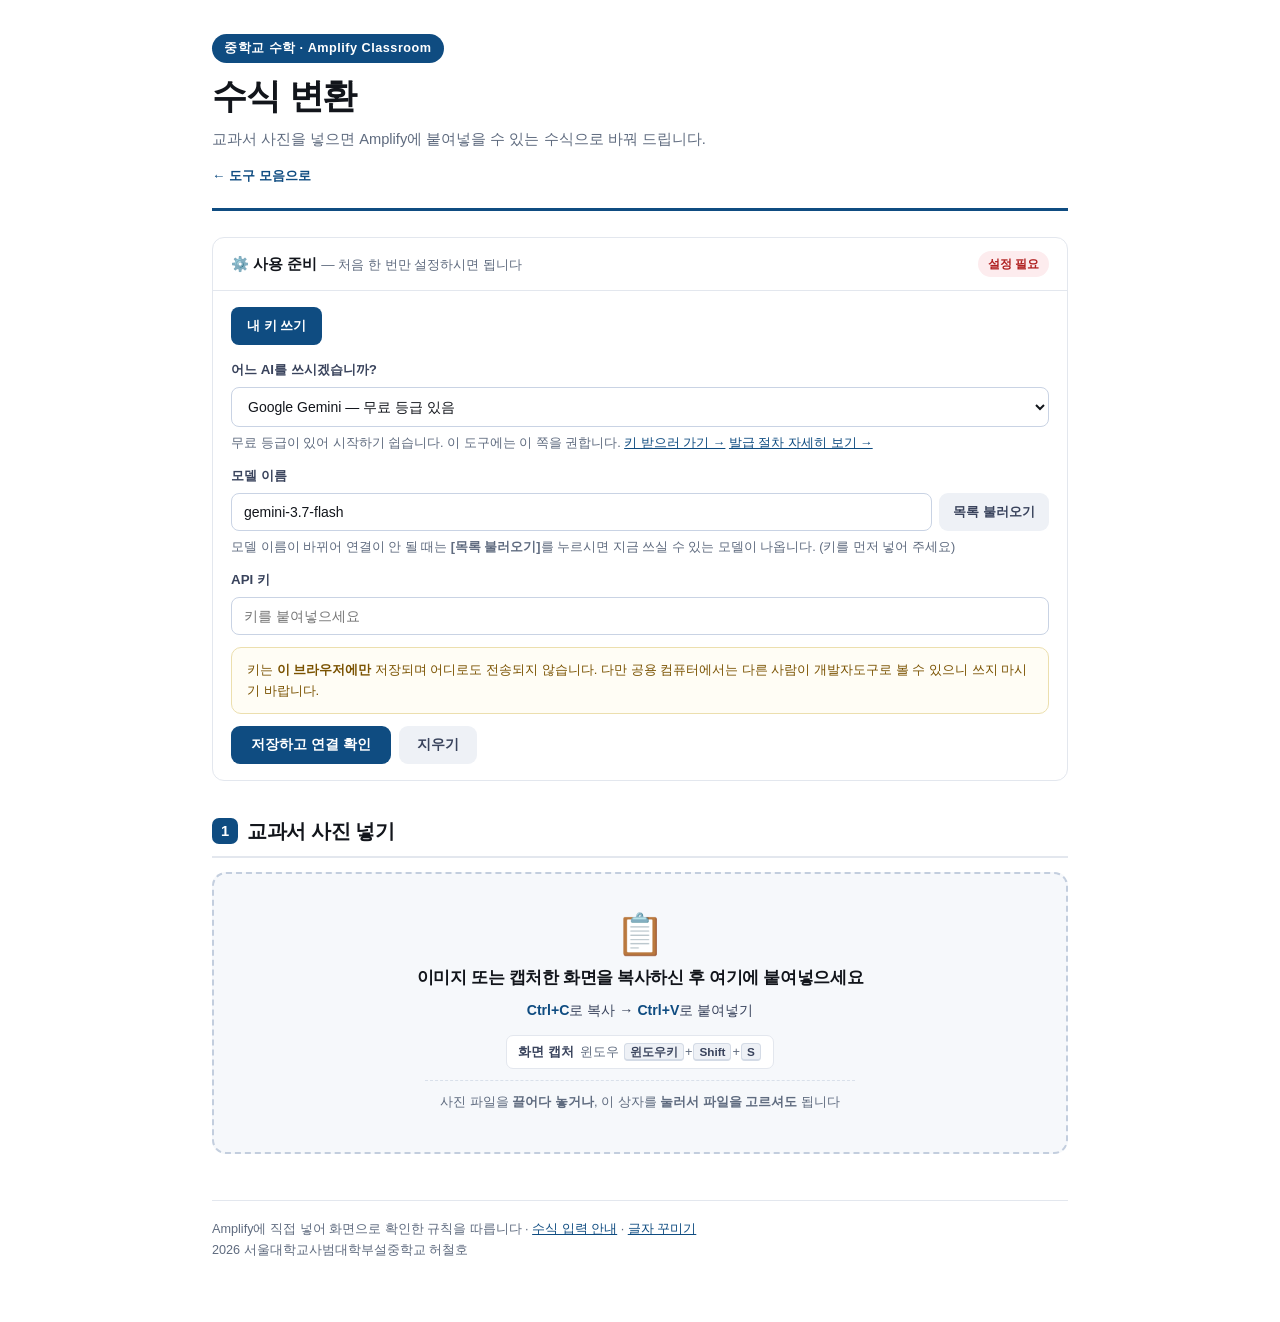
==== convert.html @ 20e7c57e "모델 이름 문제 해결 — 목록 불러오기 + Base URL 지원 기본 모델값이 낡아 연결이 실패했다. gemini-2.5-flash 는 신규 사용자에게 더 이상 제공되지 않고, u" ====
<!doctype html><html lang="ko"><head><meta charset="utf-8">
<meta name="viewport" content="width=device-width,initial-scale=1">
<meta name="description" content="교과서 사진을 Amplify Classroom 수식으로 바꿔 줍니다. 서울대학교사범대학부설중학교 허철호.">
<title>수식 변환 — 교과서 사진을 Amplify 수식으로</title>
<link rel="stylesheet" href="lib/mathquill.css">
<style>
*{box-sizing:border-box}
:root{--ink:#12151b;--muted:#5f6b7f;--line:#e3e7ee;--soft:#f6f8fb;
  --brand:#0f4c81;--accent:#b3005e;--ok:#0a7d54;--warn:#b8860b}
html{-webkit-text-size-adjust:100%}
body{font-family:"Pretendard","Malgun Gothic","맑은 고딕",-apple-system,BlinkMacSystemFont,"Apple SD Gothic Neo",sans-serif;
  max-width:900px;margin:0 auto;padding:0 22px 60px;color:var(--ink);line-height:1.68;font-size:11pt;
  background:#fff;-webkit-font-smoothing:antialiased}
.hero{border-bottom:3px solid var(--brand);padding:34px 0 20px;margin-bottom:26px}
.eyebrow{display:inline-block;background:var(--brand);color:#fff;font-size:9.5pt;font-weight:700;
  letter-spacing:.04em;padding:4px 12px;border-radius:20px;margin-bottom:12px}
h1{font-size:26pt;margin:0 0 8px;letter-spacing:-.03em;font-weight:800;line-height:1.25}
.sub{color:var(--muted);font-size:11pt;margin:0}
.home{display:inline-block;margin-top:14px;font-size:10pt;color:var(--brand);text-decoration:none;font-weight:600}
.home:hover{text-decoration:underline}
h2{font-size:15pt;font-weight:800;letter-spacing:-.02em;margin:34px 0 12px;
  padding-bottom:8px;border-bottom:2px solid var(--line)}
h2 .n{display:inline-block;width:26px;height:26px;border-radius:7px;color:#fff;background:var(--brand);
  font-size:11pt;text-align:center;line-height:26px;margin-right:9px;vertical-align:2px}

/* 이미지 놓는 자리 */
#drop{border:2.5px dashed #c3cede;border-radius:14px;background:var(--soft);padding:40px 24px;
  text-align:center;cursor:pointer;transition:.15s;margin:14px 0}
#drop:hover,#drop.over{border-color:var(--brand);background:#eef4fb}
#drop .big{font-size:30pt;line-height:1;margin-bottom:10px}
#drop .t1{font-size:12.5pt;font-weight:700;margin-bottom:7px;letter-spacing:-.02em}
#drop .t2{font-size:10.6pt;color:#39435c;margin-bottom:12px}
#drop .t2 b{color:var(--brand)}
#drop .t3{font-size:9.6pt;color:var(--muted);margin-bottom:11px;
  display:flex;gap:9px;justify-content:center;flex-wrap:wrap}
#drop .t3 span{background:#fff;border:1px solid var(--line);border-radius:7px;padding:5px 11px}
#drop .t3 b{color:#39435c;margin-right:3px}
#drop kbd{font-family:inherit;font-size:8.8pt;background:#eef1f6;border:1px solid #d4dbe6;
  border-bottom-width:2px;border-radius:4px;padding:1px 5px;margin:0 1px;color:#39435c;font-weight:700}
#drop .t4{font-size:9.6pt;color:var(--muted);padding-top:10px;border-top:1px dashed #d9e0ea;
  max-width:430px;margin:0 auto}
/* 쓰시는 컴퓨터에 맞는 안내만 보여 준다 */
body.is-mac #drop .w, body:not(.is-mac) #drop .m{display:none}
body:not(.is-mac) #drop .mac{display:none}
#preview{display:none;margin:14px 0}
#preview img{max-width:100%;border:1px solid var(--line);border-radius:10px;display:block}
.pbar{display:flex;gap:8px;align-items:center;margin-top:10px;flex-wrap:wrap}

button{font-family:inherit;font-size:10.5pt;font-weight:700;border:0;border-radius:9px;
  padding:10px 18px;cursor:pointer;transition:.12s}
button:active:not(:disabled){transform:translateY(1px)}
button:disabled{opacity:.5;cursor:progress}
.b-go{background:var(--brand);color:#fff;font-size:12pt;padding:13px 30px}
.b-go:hover:not(:disabled){background:#0c3e६a;filter:brightness(1.12)}
.b-sub{background:#eef1f6;color:#39435c}
.b-sub:hover:not(:disabled){background:#e2e7ef}
.b-copy{background:var(--ok);color:#fff}
.b-copy:hover:not(:disabled){filter:brightness(1.12)}

/* 결과 */
#result{display:none;margin-top:8px}
.rgrid{display:grid;grid-template-columns:1fr 1fr;gap:16px;margin-top:12px}
@media(max-width:760px){.rgrid{grid-template-columns:1fr}}
.pane{border:1px solid var(--line);border-radius:12px;overflow:hidden;background:#fff}
.pane>.ph{background:var(--soft);padding:9px 14px;font-size:10pt;font-weight:700;color:var(--muted);
  border-bottom:1px solid var(--line);display:flex;justify-content:space-between;align-items:center;gap:8px}
#code{width:100%;min-height:300px;border:0;padding:14px;font-family:"D2Coding","SF Mono",ui-monospace,Consolas,monospace;
  font-size:10pt;line-height:1.95;resize:vertical;outline:none;color:var(--ink);background:#fff}
#render{padding:16px;min-height:300px;font-size:12pt;line-height:2.45;overflow-x:auto}
#render .mq{font-size:16pt}
.hintbar{font-size:9.5pt;color:var(--muted);margin-top:8px;line-height:1.6}

/* 상태 */
#status{margin:14px 0;padding:12px 16px;border-radius:10px;font-size:10.5pt;display:none}
#status.go{display:block;background:#eef4fb;border:1px solid #c3d9f0;color:var(--brand)}
#status.err{display:block;background:#fdecee;border:1px solid #f3c3c8;color:#b02020}
#status.ok{display:block;background:#e8f6f0;border:1px solid #b6e3ce;color:var(--ok)}

/* 설정 */
details.setup{border:1px solid var(--line);border-radius:12px;margin:18px 0;background:#fff}
details.setup>summary{padding:13px 18px;cursor:pointer;font-weight:700;font-size:11pt;list-style:none;
  display:flex;justify-content:space-between;align-items:center;gap:10px}
details.setup>summary::-webkit-details-marker{display:none}
details.setup>summary:hover{background:var(--soft)}
details.setup[open]>summary{border-bottom:1px solid var(--line)}
.sbody{padding:16px 18px}
.badge{font-size:9pt;font-weight:700;padding:3px 10px;border-radius:20px;white-space:nowrap}
.badge.none{background:#fdecee;color:#b02020}
.badge.mine{background:#e8f6f0;color:var(--ok)}
.badge.share{background:#f3ecff;color:#6b3fd4}
.tabs{display:flex;gap:6px;margin-bottom:14px;flex-wrap:wrap}
.tab{padding:8px 16px;border-radius:8px;background:#eef1f6;color:#39435c;font-size:10pt;font-weight:700;cursor:pointer}
.tab.on{background:var(--brand);color:#fff}
.pane2{display:none}.pane2.on{display:block}
label.f{display:block;font-size:10pt;font-weight:700;margin:12px 0 5px;color:#39435c}
input[type=text],input[type=password],select{width:100%;font-family:inherit;font-size:10.5pt;padding:10px 12px;
  border:1px solid #c9d3e4;border-radius:8px;outline:none;background:#fff;color:var(--ink)}
input:focus,select:focus{border-color:var(--brand)}
.note{font-size:9.5pt;color:var(--muted);margin-top:6px;line-height:1.62}
.note a{color:var(--brand)}
.smsg{display:none;margin-top:12px;padding:11px 15px;border-radius:9px;font-size:10.2pt;line-height:1.6}
.smsg.ok{display:block;background:#e8f6f0;border:1px solid #b6e3ce;color:var(--ok)}
.smsg.err{display:block;background:#fdecee;border:1px solid #f3c3c8;color:#b02020}
.smsg.go{display:block;background:#eef4fb;border:1px solid #c3d9f0;color:var(--brand)}
.warn{background:#fffdf5;border:1px solid #ecdfae;border-radius:10px;padding:11px 15px;margin:12px 0;
  font-size:9.8pt;color:#7a5200;line-height:1.65}
footer{margin-top:46px;padding-top:18px;border-top:1px solid var(--line);font-size:9.5pt;color:var(--muted)}
</style></head><body>

<div class="hero">
  <span class="eyebrow">중학교 수학 · Amplify Classroom</span>
  <h1>수식 변환</h1>
  <p class="sub">교과서 사진을 넣으면 Amplify에 붙여넣을 수 있는 수식으로 바꿔 드립니다.</p>
  <a class="home" href="./">← 도구 모음으로</a>
</div>

<details class="setup" id="setup">
  <summary><span>⚙️ 사용 준비 <span style="font-weight:400;color:var(--muted);font-size:10pt">— 처음 한 번만 설정하시면 됩니다</span></span>
    <span class="badge none" id="badge">설정 필요</span></summary>
  <div class="sbody">
    <div class="tabs">
      <div class="tab on" data-t="mine">내 키 쓰기</div>
      <div class="tab" data-t="share">공유 암호 쓰기</div>
    </div>

    <div class="pane2 on" id="p-mine">
      <label class="f">어느 AI를 쓰시겠습니까?</label>
      <select id="prov"></select>
      <div class="note" id="provnote"></div>
      <div id="modelrow" style="display:none">
        <label class="f">모델 이름</label>
        <div style="display:flex;gap:7px;align-items:stretch">
          <input type="text" id="model" placeholder="모델 이름" autocomplete="off" spellcheck="false" list="modellist" style="flex:1">
          <button class="b-sub" id="fetchmodels" type="button" style="white-space:nowrap;font-size:9.8pt;padding:0 14px">목록 불러오기</button>
        </div>
        <datalist id="modellist"></datalist>
        <div class="note" id="modelnote">모델 이름이 바뀌어 연결이 안 될 때는 <b>[목록 불러오기]</b>를 누르시면 지금 쓰실 수 있는 모델이 나옵니다. <span class="muted2">(키를 먼저 넣어 주세요)</span></div>
      </div>
      <div id="customrow" style="display:none">
        <label class="f">Base URL</label>
        <input type="text" id="endpoint" placeholder="https://api.example.com/v1" autocomplete="off" spellcheck="false">
        <div class="note">받으신 주소를 그대로 넣으세요. <b>/v1</b> 까지만 적으셔도 되고,
          <b>/v1/chat/completions</b> 전체를 적으셔도 됩니다. 뒷부분은 알아서 붙입니다.</div>
      </div>
      <label class="f">API 키</label>
      <input type="password" id="key" placeholder="키를 붙여넣으세요" autocomplete="off" spellcheck="false">
      <div class="warn">키는 <b>이 브라우저에만</b> 저장되며 어디로도 전송되지 않습니다.
        다만 공용 컴퓨터에서는 다른 사람이 개발자도구로 볼 수 있으니 쓰지 마시기 바랍니다.</div>
      <div style="display:flex;gap:8px;flex-wrap:wrap;margin-top:12px">
        <button class="b-go" id="save" style="font-size:10.5pt;padding:10px 20px">저장하고 연결 확인</button>
        <button class="b-sub" id="clear">지우기</button>
      </div>
      <div class="smsg" id="smsg"></div>
    </div>

    <div class="pane2" id="p-share">
      <label class="f">공유 암호</label>
      <input type="password" id="pass" placeholder="전달받은 암호를 입력하세요" autocomplete="off" spellcheck="false">
      <div class="note">암호를 받으셨다면 따로 키를 만들지 않으셔도 됩니다. 키는 서버에만 있어 화면에 드러나지 않습니다.</div>
      <div style="display:flex;gap:8px;flex-wrap:wrap;margin-top:12px">
        <button class="b-go" id="savep" style="font-size:10.5pt;padding:10px 20px">저장</button>
        <button class="b-sub" id="clearp">지우기</button>
      </div>
      <div class="smsg" id="smsgp"></div>
    </div>
  </div>
</details>

<h2><span class="n">1</span>교과서 사진 넣기</h2>
<div id="drop">
  <div class="big">📋</div>
  <div class="t1">이미지 또는 캡처한 화면을 복사하신 후 여기에 붙여넣으세요</div>
  <div class="t2"><b>Ctrl+C</b>로 복사 → <b>Ctrl+V</b>로 붙여넣기 <span class="mac">(맥은 ⌘C → ⌘V)</span></div>
  <div class="t3">
    <span class="w"><b>화면 캡처</b> 윈도우 <kbd>윈도우키</kbd>+<kbd>Shift</kbd>+<kbd>S</kbd></span>
    <span class="m"><b>화면 캡처</b> 맥 <kbd>⌘</kbd>+<kbd>Ctrl</kbd>+<kbd>Shift</kbd>+<kbd>4</kbd></span>
  </div>
  <div class="t4">사진 파일을 <b>끌어다 놓거나</b>, 이 상자를 <b>눌러서 파일을 고르셔도</b> 됩니다</div>
</div>
<input type="file" id="file" accept="image/*" hidden>
<div id="preview">
  <img id="pimg" alt="넣으신 사진">
  <div class="pbar">
    <button class="b-go" id="go">수식으로 바꾸기</button>
    <button class="b-sub" id="del">다른 사진 넣기</button>
  </div>
</div>
<div id="status"></div>

<h2 id="rh" style="display:none"><span class="n">2</span>결과 확인하고 복사하기</h2>
<div id="result">
  <div class="rgrid">
    <div class="pane">
      <div class="ph"><span>복사할 내용</span><button class="b-copy" id="copy" style="font-size:9.5pt;padding:6px 14px">복사</button></div>
      <textarea id="code" spellcheck="false"></textarea>
    </div>
    <div class="pane">
      <div class="ph"><span>Amplify에서 보일 모습</span><span style="font-weight:400;font-size:9pt">실제와 같은 엔진</span></div>
      <div id="render"></div>
    </div>
  </div>
  <div class="hintbar">왼쪽 글을 고치시면 오른쪽이 바로 따라 바뀝니다. 원하는 모양이 되면 <b>복사</b>를 눌러 Amplify에 붙여넣으세요.</div>
</div>

<footer>
  Amplify에 직접 넣어 화면으로 확인한 규칙을 따릅니다 ·
  <a href="math.html" style="color:var(--brand)">수식 입력 안내</a> ·
  <a href="text.html" style="color:var(--brand)">글자 꾸미기</a><br>
  2026 서울대학교사범대학부설중학교 허철호
</footer>

<script src="lib/jquery.min.js"></script>
<script src="lib/mathquill.js"></script>
<script src="shared-config.js" onerror="window.__noShare=1"></script>
<script>
(function(){
'use strict';
var PROMPT = "당신은 중학교 수학 교과서 지면을 Amplify Classroom(Desmos)에 넣을 수 있는 형태로 옮기는 일을 합니다.\n이미지에 보이는 수학 내용을 아래 규칙에 따라 그대로 옮겨 주세요.\n\n[가장 중요한 원칙]\n1. 수식은 앞뒤를 백틱(`)으로 감쌉니다.\n2. 기본은 LaTeX 문법입니다. 다만 교과서와 모양이 다른 기호는 명령어 대신 특수문자를 수식 안에 직접 넣습니다.\n3. 이미지에 있는 내용만 옮깁니다. 없는 것을 지어내지 않고, 있는 것을 빠뜨리지 않습니다.\n4. 한글 설명은 백틱 밖에 그대로 둡니다. 수식만 백틱으로 감쌉니다.\n\n[명령어로 쓰는 것]\n선분 \\overline{\\mathrm{AB}} · 아랫줄 \\underline{} · 직선 \\overleftrightarrow{\\mathrm{PQ}} · 호 \\overarc{\\mathrm{AB}}\n삼각형 \\triangle · 각 \\angle · 도 \\degree · 수직 \\perp · 평행사변형 \\parallelogram · 원 \\bigcirc\n분수 \\frac{}{} · 제곱근 \\sqrt{} · 세제곱근 \\sqrt[3]{} · 지수 ^2 ^{10} · 아래첨자 _1 _{12}\n\\neq \\leq \\geq · \\pm \\mp · \\times \\div \\cdot · \\infty · \\to\n굵게 \\mathbf{} · 색 \\textcolor{red}{} 또는 \\textcolor{#2f6bd8}{}\n비례식은 콜론을 그대로 씁니다: `2:3` 또는 `c\\ :\\ a\\ =\\ a\\ :\\ b`\n\n[반드시 특수문자를 직접 넣는 것 — 명령어를 쓰면 안 됩니다]\n닮음 ∽   (\\sim, \\backsim 금지 — 물결표라 교과서와 다릅니다)\n합동 ≡   (\\equiv 금지 — 렌더되지 않습니다)\n평행 ⫽   (\\parallel 금지 — 곧은 두 줄이라 교과서와 다릅니다)\n따라서 ∴  왜냐하면 ∵  함의 ⇒  동치 ⇔  근삿값 ≒  비례 ∝\n\n[렌더되지 않으므로 쓰지 말 것]\n\\therefore \\because \\Rightarrow \\Leftrightarrow \\equiv \\ldots \\cdots \\propto \\bot \\backsim \\text{} \\underbrace{} \\quad \\lim \\cbrt\n\\dfrac \\cfrac 는 \\frac 과 크기가 같으므로 \\frac 만 씁니다.\n\n[꼭짓점 글자]\nA, B, C 같은 점 이름은 반드시 \\mathrm{} 으로 감쌉니다. 쓰지 않으면 이탤릭이라 교과서 표기와 다릅니다.\n예: \\triangle\\mathrm{ABC}, \\angle\\mathrm{ACB}, \\overline{\\mathrm{BD}}\n단, a b c x y 같은 변·변수 문자는 \\mathrm 을 쓰지 않습니다(교과서도 이탤릭입니다).\n\n[공백 \\ (백슬래시+공백)]\n특수문자(∽ ≡ ⫽ ∴ ∵ ⇒) 앞뒤 → 반드시 넣습니다. 없으면 글자가 달라붙습니다.\n등호 = 와 비례식 콜론 : 앞뒤 → 넣습니다.\n+ − × ÷ → 넣지 않습니다. 자동으로 벌어집니다.\n\n[백틱 밖에 두는 것]\n말줄임표(…… ①), (AA 닮음) 같은 한글 괄호 설명, 번호표는 수식이 아니므로 백틱 밖에 둡니다.\n\\text{} 가 렌더되지 않으므로 수식 안에 한글을 넣지 마세요.\n\n[출력 형식]\n- 교과서의 줄바꿈과 들여쓰기를 그대로 살립니다.\n- 설명, 머리말, 코드펜스(```) 없이 변환 결과만 출력합니다.\n- 이미지에 수학 내용이 없으면 \"이미지에서 수학 내용을 찾지 못했습니다.\"라고만 답합니다.";
var GUIDE=window.GUIDE_URL||'https://getbetterwithu.notion.site/Gemini-API-3d8cd3403dc38142aff2c200dc32390a';
var K='dtg_conv_v2';
var cfg={mode:'mine',prov:'gemini',key:'',pass:'',model:'',endpoint:''};

/* 브라우저에서 직접 부를 수 있는 곳만 넣었다 (CORS 실측 확인 2026-09-11).
   모델은 자주 바뀌므로 기본값만 두고, 바꾸실 수 있게 칸을 열어 두었다. */
var PROV = {
  gemini:{ name:'Google Gemini', tag:'무료 등급 있음', model:'gemini-3.7-flash', kind:'gemini',
    list:'https://generativelanguage.googleapis.com/v1beta/models',
    url:'https://aistudio.google.com/apikey', note:'무료 등급이 있어 시작하기 쉽습니다. 이 도구에는 이 쪽을 권합니다.' },
  upstage:{ name:'Upstage Solar', tag:'국내', model:'solar-pro4', kind:'openai',
    ep:'https://api.upstage.ai/v1/chat/completions',
    list:'https://api.upstage.ai/v1/models',
    url:'https://console.upstage.ai/api-keys', note:'국내 서비스입니다. 이미지를 읽는 모델을 고르셔야 합니다.' },
  openai:{ name:'OpenAI (ChatGPT)', model:'gpt-5.5', kind:'openai',
    ep:'https://api.openai.com/v1/chat/completions',
    list:'https://api.openai.com/v1/models',
    url:'https://platform.openai.com/api-keys', note:'유료입니다.' },
  claude:{ name:'Anthropic Claude', model:'claude-sonnet-5', kind:'claude',
    url:'https://console.anthropic.com/settings/keys', note:'유료입니다.' },
  custom:{ name:'직접 입력 (학교·기관에서 받은 주소)', model:'', kind:'openai', ep:'', custom:true,
    note:'학교나 기관에서 API 주소를 받으셨다면 여기에 넣어 쓰실 수 있습니다. OpenAI와 같은 형식이면 됩니다.' }
};
try{var s=JSON.parse(localStorage.getItem(K)||'null'); if(s)cfg=Object.assign(cfg,s);}catch(e){}

var $=function(id){return document.getElementById(id)};
/* 맥이면 단축키 안내를 맥 것으로 바꾼다 */
if(/Mac|iPhone|iPad/.test(navigator.platform||navigator.userAgent))document.body.classList.add('is-mac');
var MQ=MathQuill.getInterface(2);

/* ── 설정 ── */
function badge(){
  var b=$('badge');
  if(cfg.mode==='share'&&cfg.pass){b.className='badge share';b.textContent='공유 암호 사용 중';}
  else if(cfg.mode==='mine'&&cfg.key){b.className='badge mine';
    b.textContent=((PROV[cfg.prov]||{}).name||cfg.prov)+' 연결됨';}
  else {b.className='badge none';b.textContent='설정 필요';}
}
/* 고른 곳에 맞춰 칸을 보여 준다 */
function paintProv(){
  var v=$('prov').value, P=PROV[v]||{};
  $('provnote').innerHTML = (P.note||'') +
    (P.url?' <a href="'+P.url+'" target="_blank" rel="noopener">키 받으러 가기 →</a>':'') +
    (v==='gemini'?' <a href="'+GUIDE+'" target="_blank" rel="noopener">발급 절차 자세히 보기 →</a>':'');
  $('modelrow').style.display='block';
  $('customrow').style.display=P.custom?'block':'none';
  if(!$('model').value||$('model').dataset.auto==='1'){
    $('model').value=P.model||''; $('model').dataset.auto='1';
  }
  $('model').placeholder=P.model||'모델 이름을 넣어 주세요';
}
function ready(){return (cfg.mode==='mine'&&cfg.key)||(cfg.mode==='share'&&cfg.pass);}
function store(){try{localStorage.setItem(K,JSON.stringify(cfg));}catch(e){}}

Array.prototype.forEach.call(document.querySelectorAll('.tab'),function(t){
  t.addEventListener('click',function(){
    Array.prototype.forEach.call(document.querySelectorAll('.tab'),function(x){x.classList.remove('on')});
    t.classList.add('on');
    $('p-mine').classList.toggle('on',t.dataset.t==='mine');
    $('p-share').classList.toggle('on',t.dataset.t==='share');
  });
});
Object.keys(PROV).forEach(function(k){
  var o=document.createElement('option'); o.value=k;
  o.textContent=PROV[k].name + (PROV[k].tag?' — '+PROV[k].tag:'');
  $('prov').appendChild(o);
});
$('prov').addEventListener('change',function(){
  $('model').dataset.auto='1';   /* 곳을 바꾸면 모델도 그 곳 기본값으로 */
  paintProv();
});
$('model').addEventListener('input',function(){this.dataset.auto='0';});

/* 그 계정에서 실제로 쓸 수 있는 모델을 받아 온다 — 모델 이름이 바뀌어도 여기서 고르면 된다 */
$('fetchmodels').addEventListener('click',async function(){
  var k=$('key').value.trim();
  if(!k){smsg('err','먼저 API 키를 넣어 주세요.');return;}
  var P=PROV[$('prov').value]||{};
  if(P.kind==='claude'){smsg('err','Claude는 목록을 받아 올 수 없습니다. 모델 이름을 직접 넣어 주세요.');return;}
  cfg.endpoint=$('endpoint').value.trim();
  var url=listOf(P);
  if(!url){smsg('err','먼저 Base URL 을 넣어 주세요.');return;}
  this.disabled=true;var old=this.textContent;this.textContent='받는 중…';
  try{
    var r,d,ids=[];
    if(P.kind==='gemini'){
      r=await fetch(url+'?key='+encodeURIComponent(k)+'&pageSize=200');
      d=await r.json();
      if(!r.ok)throw new Error((d.error&&d.error.message)||('오류 '+r.status));
      ids=(d.models||[])
        .filter(function(m){return (m.supportedGenerationMethods||[]).indexOf('generateContent')>=0})
        .map(function(m){return String(m.name||'').replace(/^models\//,'')});
    } else {
      r=await fetch(url,{headers:{authorization:'Bearer '+k}});
      d=await r.json();
      if(!r.ok)throw new Error((d.error&&(d.error.message||d.error))||('오류 '+r.status));
      ids=(d.data||[]).map(function(m){return m.id});
    }
    /* 이미지를 읽을 법한 것을 앞으로 */
    var good=ids.filter(function(x){return /vision|vl|pro|flash|gpt-|o\d|solar/i.test(x)});
    var rest=ids.filter(function(x){return good.indexOf(x)<0});
    ids=good.concat(rest);
    var dl=$('modellist'); dl.innerHTML='';
    ids.forEach(function(x){var o=document.createElement('option');o.value=x;dl.appendChild(o);});
    if(ids.length){
      $('model').value=ids[0]; $('model').dataset.auto='0';
      smsg('ok','모델 '+ids.length+'개를 받았습니다. 모델 칸을 누르시면 목록이 나옵니다. <b>'+ids[0]+'</b> 로 넣어 두었습니다.');
    } else smsg('err','쓸 수 있는 모델이 없습니다.');
  }catch(e){ smsg('err','목록을 받지 못했습니다 — '+(e.message||e)); }
  this.disabled=false;this.textContent=old;
});

$('save').addEventListener('click',async function(){
  var k=$('key').value.trim();
  if(!k){msg('err','키를 입력해 주세요.');smsg('err','키를 입력해 주세요.');return;}
  this.disabled=true;var old=this.textContent;this.textContent='확인 중…';
  smsg('go','연결을 확인하고 있습니다…');
  cfg.mode='mine';cfg.prov=$('prov').value;cfg.key=k;
  cfg.model=$('model').value.trim()||(PROV[cfg.prov]||{}).model||'';
  cfg.endpoint=$('endpoint').value.trim();
  if((PROV[cfg.prov]||{}).custom&&!cfg.endpoint){
    this.disabled=false;this.textContent=old;msg('err','API 주소를 넣어 주세요.');smsg('err','API 주소를 넣어 주세요.');return;}
  if(!cfg.model){this.disabled=false;this.textContent=old;msg('err','모델 이름을 넣어 주세요.');smsg('err','모델 이름을 넣어 주세요.');return;}
  var r=await test();
  this.disabled=false;this.textContent=old;
  if(r===true){store();badge();
    msg('ok','연결되었습니다. 이제 사진을 넣어 주세요.');
    smsg('ok','✓ 연결되었습니다. 아래에서 사진을 넣어 주세요.');
    setTimeout(function(){$('setup').open=false;},1200);
  } else {
    msg('err','연결하지 못했습니다 — '+r);
    smsg('err','<b>연결하지 못했습니다</b><br>'+r);
  }
});
$('clear').addEventListener('click',function(){cfg.key='';$('key').value='';store();badge();msg('ok','지웠습니다.');});
$('savep').addEventListener('click',function(){
  var p=$('pass').value.trim();
  if(!p){msg('err','암호를 입력해 주세요.');smsg('err','암호를 입력해 주세요.','smsgp');return;}
  cfg.mode='share';cfg.pass=p;store();badge();
  msg('ok','저장했습니다. 이제 사진을 넣어 주세요.');
  smsg('ok','✓ 저장했습니다. 아래에서 사진을 넣어 주세요.','smsgp');
  setTimeout(function(){$('setup').open=false;},1200);
});
$('clearp').addEventListener('click',function(){cfg.pass='';$('pass').value='';store();badge();msg('ok','지웠습니다.');});

function msg(k,t){var s=$('status');s.className=k;s.innerHTML=t;}
/* 설정 박스 안에도 결과를 띄운다 — 아래쪽 상태줄은 접힌 상태에선 눈에 안 들어온다 */
function smsg(k,t,which){var e=$(which||'smsg');if(!e)return;e.className='smsg '+k;e.innerHTML=t;}

/* ── 연결 확인 ── */
async function test(){
  /* 1x1 흰 점 한 장을 보내 본다 — 키뿐 아니라 '이미지를 읽는 모델인가'까지 걸러진다 */
  var PX='iVBORw0KGgoAAAANSUhEUgAAAAEAAAABCAYAAAAfFcSJAAAADUlEQVR42mP8z8BQDwAEhQGAhKmMIQAAAABJRU5ErkJggg==';
  try{
    var out=await callAI('.', {data:PX, mime:'image/png'}, 8);
    return true;
  }catch(e){
    var m=String(e.message||e);
    if(/image|vision|multimodal|modal/i.test(m))
      return '이 모델은 이미지를 읽지 못합니다. <b>[목록 불러오기]</b>를 눌러 다른 모델을 골라 보세요.';
    if(/no longer available|not found|does not exist|decommission/i.test(m))
      return m+'<br><b>[목록 불러오기]</b>를 누르시면 지금 쓰실 수 있는 모델이 나옵니다.';
    return m;
  }
}

/* 받으신 주소가 Base URL 이든 전체 경로든 모두 받는다 */
function epOf(P){
  var u=(P.custom?cfg.endpoint:P.ep)||'';
  u=u.trim().replace(/\/+$/,'');
  if(!u)return '';
  if(/\/(chat\/)?completions$/.test(u))return u;   /* 이미 전체 경로 */
  if(/\/v\d+$/.test(u))return u+'/chat/completions'; /* .../v1 */
  return u+'/v1/chat/completions';                  /* 도메인만 */
}
function listOf(P){
  if(P.list)return P.list;
  if(!P.custom)return '';
  var u=(cfg.endpoint||'').trim().replace(/\/+$/,'');
  if(!u)return '';
  u=u.replace(/\/(chat\/)?completions$/,'');
  if(/\/v\d+$/.test(u))return u+'/models';
  return u+'/v1/models';
}

/* 한 곳에서 모든 제공자를 부른다 — 새 서비스는 PROV 에 줄만 더하면 된다 */
async function callAI(prompt, im, maxTok){
  var P=PROV[cfg.prov]||{}, kind=P.kind||'openai';
  var model=cfg.model||P.model;
  var ep=epOf(P);

  if(kind==='gemini'){
    var r=await fetch('https://generativelanguage.googleapis.com/v1beta/models/'+
        encodeURIComponent(model)+':generateContent?key='+encodeURIComponent(cfg.key),
      {method:'POST',headers:{'content-type':'application/json'},
       body:JSON.stringify({contents:[{parts:[{text:prompt},
         {inline_data:{mime_type:im.mime,data:im.data}}]}],
         generationConfig:{temperature:0}})});
    var d=await r.json().catch(function(){return{}});
    if(!r.ok)throw new Error((d.error&&d.error.message)||('오류 '+r.status));
    var ps=d.candidates&&d.candidates[0]&&d.candidates[0].content&&d.candidates[0].content.parts;
    return ps?ps.map(function(x){return x.text||''}).join(''):'';
  }

  if(kind==='claude'){
    var r2=await fetch('https://api.anthropic.com/v1/messages',{method:'POST',
      headers:{'content-type':'application/json','x-api-key':cfg.key,'anthropic-version':'2023-06-01',
               'anthropic-dangerous-direct-browser-access':'true'},
      body:JSON.stringify({model:model,max_tokens:maxTok||2000,messages:[{role:'user',content:[
        {type:'image',source:{type:'base64',media_type:im.mime,data:im.data}},
        {type:'text',text:prompt}]}]})});
    var d2=await r2.json().catch(function(){return{}});
    if(!r2.ok)throw new Error((d2.error&&d2.error.message)||('오류 '+r2.status));
    return (d2.content||[]).map(function(x){return x.text||''}).join('');
  }

  /* OpenAI 호환 — OpenAI·Upstage·학교에서 받은 주소가 모두 여기로 온다 */
  if(!ep)throw new Error('API 주소가 없습니다.');
  var r3=await fetch(ep,{method:'POST',
    headers:{'content-type':'application/json',authorization:'Bearer '+cfg.key},
    body:JSON.stringify({model:model,temperature:0,max_tokens:maxTok||2000,
      messages:[{role:'user',content:[{type:'text',text:prompt},
        {type:'image_url',image_url:{url:'data:'+im.mime+';base64,'+im.data}}]}]})});
  var d3=await r3.json().catch(function(){return{}});
  if(!r3.ok)throw new Error((d3.error&&(d3.error.message||d3.error))||('오류 '+r3.status));
  return (d3.choices&&d3.choices[0]&&d3.choices[0].message&&d3.choices[0].message.content)||'';
}

/* ── 이미지 ── */
var img=null;
function setImg(f){
  if(!f||!/^image\//.test(f.type)){msg('err','이미지 파일만 넣으실 수 있습니다.');return;}
  if(f.size>7*1024*1024){msg('err','사진이 너무 큽니다(7MB 넘음). 필요한 부분만 잘라서 넣어 주세요.');return;}
  var rd=new FileReader();
  rd.onload=function(){
    img={data:rd.result.split(',')[1],mime:f.type};
    $('pimg').src=rd.result;$('preview').style.display='block';$('drop').style.display='none';
    msg('ok','사진을 넣었습니다. <b>수식으로 바꾸기</b>를 눌러 주세요.');
  };
  rd.readAsDataURL(f);
}
$('drop').addEventListener('click',function(){$('file').click()});
$('file').addEventListener('change',function(e){if(e.target.files[0])setImg(e.target.files[0]);e.target.value='';});
$('del').addEventListener('click',function(){
  img=null;$('preview').style.display='none';$('drop').style.display='block';
  $('result').style.display='none';$('rh').style.display='none';$('status').className='';
});
['dragenter','dragover'].forEach(function(n){$('drop').addEventListener(n,function(e){e.preventDefault();this.classList.add('over')})});
['dragleave','drop'].forEach(function(n){$('drop').addEventListener(n,function(e){e.preventDefault();this.classList.remove('over')})});
$('drop').addEventListener('drop',function(e){if(e.dataTransfer.files[0])setImg(e.dataTransfer.files[0])});
document.addEventListener('paste',function(e){
  var it=e.clipboardData&&e.clipboardData.items; if(!it)return;
  for(var i=0;i<it.length;i++) if(it[i].type.indexOf('image')===0){setImg(it[i].getAsFile());e.preventDefault();return;}
});

/* ── 변환 ── */
$('go').addEventListener('click',async function(){
  if(!img){msg('err','먼저 사진을 넣어 주세요.');return;}
  if(!ready()){msg('err','먼저 <b>사용 준비</b>에서 키나 공유 암호를 설정해 주세요.');$('setup').open=true;return;}
  this.disabled=true;var old=this.textContent;this.textContent='바꾸는 중…';
  msg('go','AI가 사진을 읽고 있습니다. 10초쯤 걸립니다…');
  try{
    var text=await convert();
    text=text.replace(/^\s*```[a-z]*\n?/i,'').replace(/```\s*$/,'').trim();
    $('code').value=text; draw();
    $('result').style.display='block';$('rh').style.display='block';
    msg('ok','다 바꿨습니다. 오른쪽에서 모양을 확인하시고 복사해 주세요.');
    $('rh').scrollIntoView({behavior:'smooth',block:'start'});
  }catch(e){ msg('err',e.message||'변환에 실패했습니다.'); }
  this.disabled=false;this.textContent=old;
});

async function convert(){
  if(cfg.mode==='share'){
    var r=await fetch(SHARE_ENDPOINT,{method:'POST',headers:{'content-type':'application/json'},
      body:JSON.stringify({password:cfg.pass,prompt:PROMPT,image:img.data,mime:img.mime})});
    var d=await r.json().catch(function(){return{}});
    if(!r.ok)throw new Error(d.error||('오류 '+r.status));
    return d.text||'';
  }
  return await callAI(PROMPT,img,2000);
}

/* ── 미리보기 — Amplify와 같은 MathQuill로 그린다 ── */
function draw(){
  var box=$('render'); box.textContent='';
  $('code').value.split('\n').forEach(function(line){
    var row=document.createElement('div');
    if(!line.trim()){row.style.height='1em';box.appendChild(row);return;}
    // 백틱 안은 수식으로, 밖은 글자 그대로
    line.split(/(`[^`]*`)/).forEach(function(piece){
      if(!piece)return;
      if(piece.charAt(0)==='`'&&piece.charAt(piece.length-1)==='`'&&piece.length>1){
        var sp=document.createElement('span'); sp.className='mq'; row.appendChild(sp);
        try{ MQ.StaticMath(sp).latex(piece.slice(1,-1)); }
        catch(e){ sp.textContent=piece; sp.style.color='#b02020'; }
      } else {
        row.appendChild(document.createTextNode(piece));
      }
    });
    box.appendChild(row);
  });
}
var t=null;
$('code').addEventListener('input',function(){clearTimeout(t);t=setTimeout(draw,250);});

$('copy').addEventListener('click',function(){
  var v=$('code').value;
  function done(){var b=$('copy');var o=b.textContent;b.textContent='복사했습니다';setTimeout(function(){b.textContent=o},1600);}
  if(navigator.clipboard&&window.isSecureContext){navigator.clipboard.writeText(v).then(done);}
  else{$('code').select();document.execCommand('copy');done();}
});

/* ── 시작 ── */
var SHARE_ENDPOINT=(window.SHARE_ENDPOINT||'');
if(!SHARE_ENDPOINT){
  // 공유 기능이 아직 연결되지 않았으면 그 탭을 숨긴다
  var st=document.querySelector('.tab[data-t="share"]'); if(st)st.style.display='none';
}

$('prov').value=(PROV[cfg.prov]?cfg.prov:'gemini');
if(cfg.model){$('model').value=cfg.model;$('model').dataset.auto='0';}
if(cfg.endpoint)$('endpoint').value=cfg.endpoint;
paintProv();
if(cfg.key)$('key').value=cfg.key;
if(cfg.pass)$('pass').value=cfg.pass;
if(cfg.mode==='share'){var sh=document.querySelector('.tab[data-t="share"]'); if(sh)sh.click();}
badge();
if(!ready())$('setup').open=true;
})();
</script>
</body></html>
---- lib/mathquill.css ----
/*
 * MathQuill v0.10.1, by Han, Jeanine, and Mary
 * http://mathquill.com | maintainers@mathquill.com
 *
 * This Source Code Form is subject to the terms of the
 * Mozilla Public License, v. 2.0. If a copy of the MPL
 * was not distributed with this file, You can obtain
 * one at http://mozilla.org/MPL/2.0/.
 */
.mq-aria-alert {
  position: absolute;
  left: -1000px;
  top: -1000px;
  width: 0px;
  height: 0px;
  text-align: left;
  overflow: hidden;
}
.mq-mathspeak {
  position: absolute;
  left: -1000px;
  top: -1000px;
  width: 0px;
  height: 0px;
  text-align: left;
  overflow: hidden;
}

.mq-editable-field {
  display: -moz-inline-box;
  display: inline-block;
}
.mq-editable-field .mq-cursor {
  border-left: 1px solid currentColor;
  margin-left: -1px;
  position: relative;
  z-index: 1;
  padding: 0;
  display: -moz-inline-box;
  display: inline-block;
}
.mq-editable-field .mq-cursor.mq-blink {
  visibility: hidden;
}
.mq-editable-field,
.mq-math-mode .mq-editable-field {
  border: 1px solid gray;
}
.mq-editable-field.mq-focused,
.mq-math-mode .mq-editable-field.mq-focused {
  -webkit-box-shadow: #8bd 0 0 1px 2px, inset #6ae 0 0 2px 0;
  -moz-box-shadow: #8bd 0 0 1px 2px, inset #6ae 0 0 2px 0;
  box-shadow: #8bd 0 0 1px 2px, inset #6ae 0 0 2px 0;
  border-color: #709ac0;
}
.mq-math-mode .mq-editable-field {
  margin: 1px;
}
.mq-editable-field .mq-latex-command-input {
  color: inherit;
  font-family: 'Courier New', monospace;
  border: 1px solid gray;
  padding-right: 1px;
  margin-right: 1px;
  margin-left: 2px;
}
.mq-editable-field .mq-latex-command-input.mq-empty {
  background: transparent;
}
.mq-editable-field .mq-latex-command-input.mq-hasCursor {
  border-color: ActiveBorder;
}
.mq-editable-field.mq-empty:after,
.mq-editable-field.mq-text-mode:after,
.mq-math-mode .mq-empty:after {
  visibility: hidden;
  content: 'c';
}
.mq-editable-field .mq-cursor:only-child:after,
.mq-editable-field .mq-textarea + .mq-cursor:last-child:after {
  visibility: hidden;
  content: 'c';
}
.mq-editable-field .mq-text-mode .mq-cursor:only-child:after {
  content: '';
}
.mq-editable-field.mq-text-mode {
  overflow-x: auto;
  overflow-y: hidden;
}
.mq-root-block,
.mq-math-mode .mq-root-block {
  display: -moz-inline-box;
  display: inline-block;
  width: 100%;
  padding: 2px;
  -webkit-box-sizing: border-box;
  -moz-box-sizing: border-box;
  box-sizing: border-box;
  white-space: nowrap;
  overflow: hidden;
  vertical-align: middle;
}
.mq-root-block .mq-digit,
.mq-math-mode .mq-root-block .mq-digit {
  display: inline-block;
  margin-left: 0.009em;
  margin-right: 0.009em;
}
.mq-root-block.mq-has-spacing-bug .mq-digit,
.mq-math-mode .mq-root-block.mq-has-spacing-bug .mq-digit {
  display: inline;
}
.mq-root-block.mq-show-grouping .mq-group-start,
.mq-math-mode .mq-root-block.mq-show-grouping .mq-group-start {
  margin-left: 0.11em;
  margin-right: -0.01em;
}
.mq-root-block.mq-show-grouping .mq-group-other,
.mq-math-mode .mq-root-block.mq-show-grouping .mq-group-other {
  margin-left: -0.01em;
  margin-right: -0.01em;
}
.mq-root-block.mq-show-grouping .mq-group-leading-1,
.mq-math-mode .mq-root-block.mq-show-grouping .mq-group-leading-1,
.mq-root-block.mq-show-grouping .mq-group-leading-2,
.mq-math-mode .mq-root-block.mq-show-grouping .mq-group-leading-2 {
  margin-left: 0;
  margin-right: -0.01em;
}
.mq-root-block.mq-show-grouping .mq-group-leading-3,
.mq-math-mode .mq-root-block.mq-show-grouping .mq-group-leading-3 {
  margin-left: 0.036em;
  margin-right: -0.01em;
}
.mq-root-block .mq-ellipsis-start,
.mq-math-mode .mq-root-block .mq-ellipsis-start {
  margin-left: 0.14em;
  margin-right: 0.009em;
}
.mq-root-block .mq-ellipsis-middle,
.mq-math-mode .mq-root-block .mq-ellipsis-middle {
  margin-left: 0.009em;
  margin-right: 0.009em;
}
.mq-root-block .mq-ellipsis-end,
.mq-math-mode .mq-root-block .mq-ellipsis-end {
  margin-left: 0.009em;
  margin-right: 0.14em;
}
.mq-math-mode {
  font-variant: normal;
  font-weight: normal;
  font-style: normal;
  font-size: 115%;
  line-height: 1;
  display: -moz-inline-box;
  display: inline-block;
}
.mq-math-mode .mq-non-leaf,
.mq-math-mode .mq-scaled {
  display: -moz-inline-box;
  display: inline-block;
}
.mq-math-mode var,
.mq-math-mode .mq-text-mode,
.mq-math-mode .mq-nonSymbola {
  font-family: 'Times New Roman', Symbola, serif;
  line-height: 0.9;
}
.mq-math-mode svg {
  fill: currentColor;
  position: absolute;
  top: 0;
  left: 0;
  width: 100%;
  height: 100%;
}
.mq-math-mode * {
  font-size: inherit;
  line-height: inherit;
  margin: 0;
  padding: 0;
  border-color: black;
  -webkit-user-select: none;
  -moz-user-select: none;
  user-select: none;
  box-sizing: border-box;
}
.mq-math-mode .mq-empty {
  background: rgba(0, 0, 0, 0.2);
}
.mq-math-mode .mq-empty.mq-root-block {
  background: transparent;
}
.mq-math-mode .mq-empty.mq-quiet-delimiter {
  background: transparent;
}
.mq-math-mode.mq-empty {
  background: transparent;
}
.mq-math-mode .mq-text-mode {
  display: inline-block;
  white-space: pre;
}
.mq-math-mode .mq-text-mode.mq-hasCursor {
  box-shadow: inset darkgray 0 0.1em 0.2em;
  padding: 0 0.1em;
  margin: 0 -0.1em;
  min-width: 1ex;
}
.mq-math-mode .mq-font {
  font: 1em 'Times New Roman', Symbola, serif;
}
.mq-math-mode .mq-font * {
  font-family: inherit;
  font-style: inherit;
}
.mq-math-mode b,
.mq-math-mode b.mq-font {
  font-weight: bolder;
}
.mq-math-mode var,
.mq-math-mode i,
.mq-math-mode i.mq-font {
  font-style: italic;
}
.mq-math-mode var.mq-f {
  margin-right: 0.2em;
  margin-left: 0.1em;
}
.mq-math-mode .mq-roman var.mq-f {
  margin: 0;
}
.mq-math-mode big {
  font-size: 200%;
}
.mq-math-mode .mq-int > big {
  display: inline-block;
  -webkit-transform: scaleX(0.7);
  -moz-transform: scaleX(0.7);
  -ms-transform: scaleX(0.7);
  -o-transform: scaleX(0.7);
  transform: scaleX(0.7);
  vertical-align: -0.16em;
}
.mq-math-mode .mq-int > .mq-supsub {
  font-size: 80%;
  vertical-align: -1.1em;
  padding-right: 0.2em;
}
.mq-math-mode .mq-int > .mq-supsub > .mq-sup > .mq-sup-inner {
  vertical-align: 1.3em;
}
.mq-math-mode .mq-int > .mq-supsub > .mq-sub {
  margin-left: -0.35em;
}
.mq-math-mode .mq-roman {
  font-style: normal;
}
.mq-math-mode .mq-sans-serif {
  font-family: sans-serif, Symbola, serif;
}
.mq-math-mode .mq-monospace {
  font-family: monospace, Symbola, serif;
}
.mq-math-mode .mq-overline {
  border-top: 1px solid;
  margin-top: 1px;
}
.mq-math-mode .mq-underline {
  border-bottom: 1px solid;
  margin-bottom: 1px;
}
.mq-math-mode .mq-binary-operator {
  padding: 0 0.2em;
  display: -moz-inline-box;
  display: inline-block;
}
.mq-math-mode .mq-supsub {
  text-align: left;
  font-size: 90%;
  vertical-align: -0.5em;
}
.mq-math-mode .mq-supsub.mq-sup-only {
  vertical-align: 0.5em;
}
.mq-math-mode .mq-supsub.mq-sup-only > .mq-sup {
  display: inline-block;
  vertical-align: text-bottom;
}
.mq-math-mode .mq-supsub .mq-sup {
  display: block;
}
.mq-math-mode .mq-supsub .mq-sub {
  display: block;
  float: left;
}
.mq-math-mode .mq-supsub .mq-binary-operator {
  padding: 0 0.1em;
}
.mq-math-mode .mq-supsub .mq-fraction {
  font-size: 70%;
}
.mq-math-mode sup.mq-nthroot {
  font-size: 80%;
  vertical-align: 0.8em;
  margin-right: -0.6em;
  margin-left: 0.2em;
  min-width: 0.5em;
}
.mq-math-mode .mq-ghost svg {
  opacity: 0.2;
}
.mq-math-mode .mq-bracket-middle {
  margin-top: 0.1em;
  margin-bottom: 0.1em;
}
.mq-math-mode .mq-bracket-l,
.mq-math-mode .mq-bracket-r {
  position: absolute;
  top: 0;
  bottom: 2px;
}
.mq-math-mode .mq-bracket-l {
  left: 0;
}
.mq-math-mode .mq-bracket-r {
  right: 0;
}
.mq-math-mode .mq-bracket-container {
  position: relative;
}
.mq-math-mode .mq-array {
  vertical-align: middle;
  text-align: center;
}
.mq-math-mode .mq-array > span {
  display: block;
}
.mq-math-mode .mq-operator-name {
  font-family: Symbola, 'Times New Roman', serif;
  line-height: 0.9;
  font-style: normal;
}
.mq-math-mode var.mq-operator-name.mq-first {
  padding-left: 0.2em;
}
.mq-math-mode var.mq-operator-name.mq-last,
.mq-math-mode .mq-supsub.mq-after-operator-name {
  padding-right: 0.2em;
}
.mq-math-mode .mq-fraction {
  font-size: 90%;
  text-align: center;
  vertical-align: -0.4em;
  padding: 0 0.2em;
}
.mq-math-mode .mq-fraction,
.mq-math-mode .mq-large-operator,
.mq-math-mode x:-moz-any-link {
  display: -moz-groupbox;
}
.mq-math-mode .mq-fraction,
.mq-math-mode .mq-large-operator,
.mq-math-mode x:-moz-any-link,
.mq-math-mode x:default {
  display: inline-block;
}
.mq-math-mode .mq-numerator,
.mq-math-mode .mq-denominator,
.mq-math-mode .mq-dot-recurring {
  display: block;
}
.mq-math-mode .mq-numerator {
  padding: 0 0.1em;
}
.mq-math-mode .mq-denominator {
  border-top: 1px solid;
  float: right;
  width: 100%;
  padding: 0.1em;
}
.mq-math-mode .mq-dot-recurring {
  text-align: center;
  height: 0.3em;
}
.mq-math-mode .mq-sqrt-prefix {
  position: absolute;
  top: 1px;
  bottom: 0.15em;
  width: 0.95em;
}
.mq-math-mode .mq-sqrt-container {
  position: relative;
}
.mq-math-mode .mq-sqrt-stem {
  border-top: 1px solid;
  margin-top: 1px;
  margin-left: 0.9em;
  padding-left: 0.15em;
  padding-right: 0.2em;
  margin-right: 0.1em;
  padding-top: 1px;
}
.mq-math-mode .mq-diacritic-above {
  display: block;
  text-align: center;
  line-height: 0.4em;
}
.mq-math-mode .mq-diacritic-stem {
  display: block;
  text-align: center;
}
.mq-math-mode .mq-hat-prefix {
  display: block;
  text-align: center;
  line-height: 0.95em;
  margin-bottom: -0.7em;
  transform: scaleX(1.5);
  -moz-transform: scaleX(1.5);
  -o-transform: scaleX(1.5);
  -webkit-transform: scaleX(1.5);
}
.mq-math-mode .mq-hat-stem {
  display: block;
}
.mq-math-mode .mq-large-operator {
  vertical-align: -0.2em;
  padding: 0.2em;
  text-align: center;
}
.mq-math-mode .mq-large-operator .mq-from,
.mq-math-mode .mq-large-operator big,
.mq-math-mode .mq-large-operator .mq-to {
  display: block;
}
.mq-math-mode .mq-large-operator .mq-from,
.mq-math-mode .mq-large-operator .mq-to {
  font-size: 80%;
}
.mq-math-mode .mq-large-operator .mq-from {
  float: right;
  /* take out of normal flow to manipulate baseline */
  width: 100%;
}
.mq-math-mode,
.mq-math-mode .mq-editable-field {
  cursor: text;
  font-family: Symbola, 'Times New Roman', serif;
}
.mq-math-mode .mq-overarc {
  border-top: 1px solid;
  -webkit-border-top-right-radius: 50% 0.3em;
  -moz-border-radius-topright: 50% 0.3em;
  border-top-right-radius: 50% 0.3em;
  -webkit-border-top-left-radius: 50% 0.3em;
  -moz-border-radius-topleft: 50% 0.3em;
  border-top-left-radius: 50% 0.3em;
  margin-top: 1px;
  padding-top: 0.15em;
}
.mq-math-mode .mq-overarrow {
  min-width: 0.5em;
  border-top: 1px solid;
  margin-top: 1px;
  padding-top: 0.2em;
  text-align: center;
  position: relative;
}
.mq-arrow-right-content {
  position: absolute;
  right: -0.1em;
  top: -0.48em;
  font-size: 0.5em;
}
.mq-arrow-left-content {
  position: absolute;
  top: -0.48em;
  left: -0.1em;
  font-size: 0.5em;
  -moz-transform: scaleX(-1);
  -o-transform: scaleX(-1);
  -webkit-transform: scaleX(-1);
  transform: scaleX(-1);
  filter: FlipH;
  -ms-filter: 'FlipH';
}
.mq-math-mode .mq-selection,
.mq-editable-field .mq-selection,
.mq-math-mode .mq-selection .mq-non-leaf,
.mq-editable-field .mq-selection .mq-non-leaf,
.mq-math-mode .mq-selection .mq-scaled,
.mq-editable-field .mq-selection .mq-scaled {
  background: #b4d5fe !important;
}
.mq-math-mode .mq-selection.mq-blur,
.mq-editable-field .mq-selection.mq-blur,
.mq-math-mode .mq-selection.mq-blur .mq-non-leaf,
.mq-editable-field .mq-selection.mq-blur .mq-non-leaf,
.mq-math-mode .mq-selection.mq-blur .mq-scaled,
.mq-editable-field .mq-selection.mq-blur .mq-scaled {
  background: #d4d4d4 !important;
  color: black;
  border-color: black;
}
html body .mq-math-mode .mq-selection .mq-nthroot-container *,
html body .mq-editable-field .mq-selection .mq-nthroot-container * {
  background: transparent !important;
}
.mq-editable-field .mq-textarea,
.mq-math-mode .mq-textarea {
  position: relative;
  -webkit-user-select: text;
  -moz-user-select: text;
  user-select: text;
}
.mq-editable-field .mq-textarea *,
.mq-math-mode .mq-textarea * {
  -webkit-user-select: text;
  -moz-user-select: text;
  user-select: text;
  position: absolute;
  clip: rect(1em 1em 1em 1em);
  -webkit-transform: scale(0);
  -moz-transform: scale(0);
  -ms-transform: scale(0);
  -o-transform: scale(0);
  transform: scale(0);
  resize: none;
  width: 1px;
  height: 1px;
  box-sizing: content-box;
}
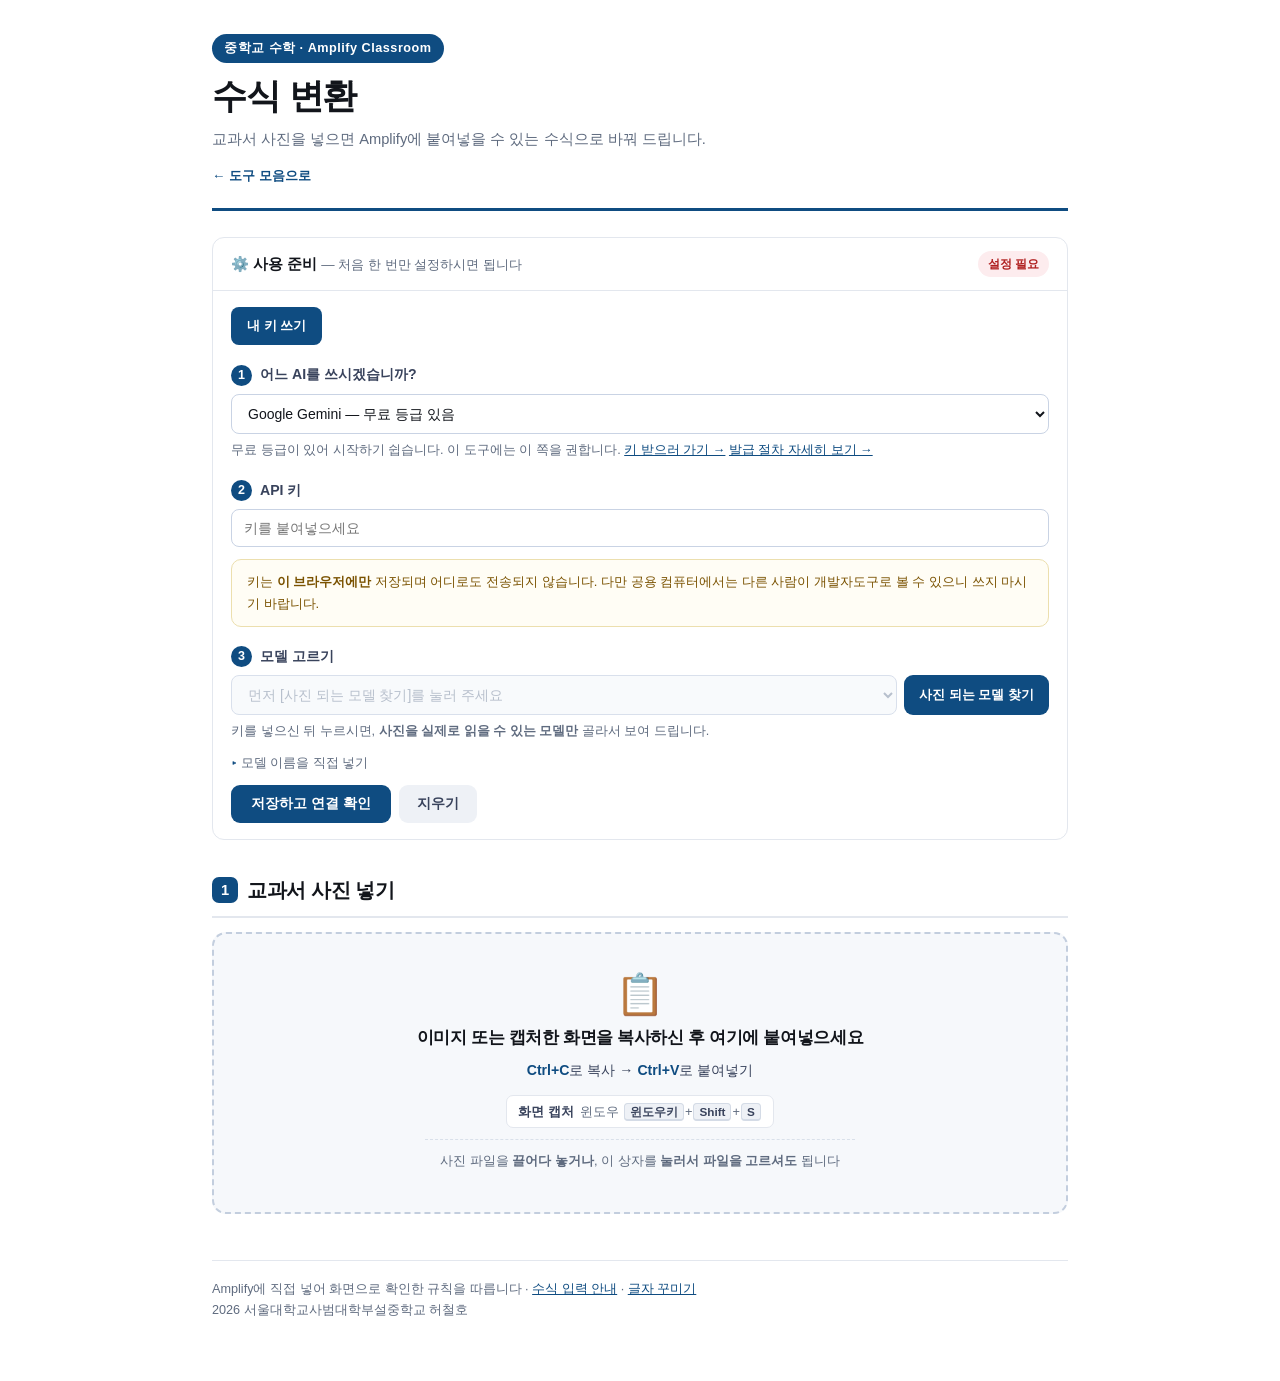
==== commit 0d0d71a1: "설정 순서 바로잡기 + 사진 되는 모델만 골라 보여 주기 순서가 거꾸로였다 — 모델을 먼저 고르게 해 놓고 키는 나중에 받았다. ① AI 고르기 → ② 키(직접 입력이면 Base " ====
--- a/convert.html
+++ b/convert.html
@@ -98,9 +98,24 @@
 input:focus,select:focus{border-color:var(--brand)}
 .note{font-size:9.5pt;color:var(--muted);margin-top:6px;line-height:1.62}
 .note a{color:var(--brand)}
+.step2{font-size:10.6pt;font-weight:700;margin:18px 0 7px;color:#39435c;display:flex;align-items:center;gap:8px}
+.step2 .sn{display:inline-flex;align-items:center;justify-content:center;width:21px;height:21px;
+  border-radius:50%;background:var(--brand);color:#fff;font-size:9.4pt;flex:none}
+.step2.done .sn{background:var(--ok)}
+details.manual{margin-top:10px}
+details.manual>summary{font-size:9.6pt;color:var(--muted);cursor:pointer;list-style:none}
+details.manual>summary::-webkit-details-marker{display:none}
+details.manual>summary::before{content:'▸ ';color:var(--brand)}
+details.manual[open]>summary::before{content:'▾ '}
+#modelsel{font-family:inherit;font-size:10.5pt;padding:10px 12px;border:1px solid #c9d3e4;
+  border-radius:8px;background:#fff;color:var(--ink)}
+#modelsel:disabled{background:#f6f8fb;color:#9aa6b8}
+.warnnote{background:#fffdf5;border:1px solid #ecdfae;border-radius:9px;padding:9px 13px;
+  color:#7a5200;margin-top:7px}
+.warnnote b{color:#b8860b}
 .smsg{display:none;margin-top:12px;padding:11px 15px;border-radius:9px;font-size:10.2pt;line-height:1.6}
 .smsg.ok{display:block;background:#e8f6f0;border:1px solid #b6e3ce;color:var(--ok)}
-.smsg.err{display:block;background:#fdecee;border:1px solid #f3c3c8;color:#b02020}
+.smsg.err{display:block;background:#fdecee;border:1px solid #f3c3c8;color:#b02020;word-break:break-word}
 .smsg.go{display:block;background:#eef4fb;border:1px solid #c3d9f0;color:var(--brand)}
 .warn{background:#fffdf5;border:1px solid #ecdfae;border-radius:10px;padding:11px 15px;margin:12px 0;
   font-size:9.8pt;color:#7a5200;line-height:1.65}
@@ -124,28 +139,33 @@
     </div>
 
     <div class="pane2 on" id="p-mine">
-      <label class="f">어느 AI를 쓰시겠습니까?</label>
+      <div class="step2"><span class="sn">1</span>어느 AI를 쓰시겠습니까?</div>
       <select id="prov"></select>
       <div class="note" id="provnote"></div>
-      <div id="modelrow" style="display:none">
-        <label class="f">모델 이름</label>
-        <div style="display:flex;gap:7px;align-items:stretch">
-          <input type="text" id="model" placeholder="모델 이름" autocomplete="off" spellcheck="false" list="modellist" style="flex:1">
-          <button class="b-sub" id="fetchmodels" type="button" style="white-space:nowrap;font-size:9.8pt;padding:0 14px">목록 불러오기</button>
-        </div>
-        <datalist id="modellist"></datalist>
-        <div class="note" id="modelnote">모델 이름이 바뀌어 연결이 안 될 때는 <b>[목록 불러오기]</b>를 누르시면 지금 쓰실 수 있는 모델이 나옵니다. <span class="muted2">(키를 먼저 넣어 주세요)</span></div>
+
+      <div id="customrow" style="display:none">
+        <div class="step2"><span class="sn">2</span>Base URL</div>
+        <input type="text" id="endpoint" placeholder="https://api.example.com/v1" autocomplete="off" spellcheck="false">
+        <div class="note">받으신 주소를 그대로 넣으세요. 뒷부분은 알아서 붙입니다.</div>
       </div>
-      <div id="customrow" style="display:none">
-        <label class="f">Base URL</label>
-        <input type="text" id="endpoint" placeholder="https://api.example.com/v1" autocomplete="off" spellcheck="false">
-        <div class="note">받으신 주소를 그대로 넣으세요. <b>/v1</b> 까지만 적으셔도 되고,
-          <b>/v1/chat/completions</b> 전체를 적으셔도 됩니다. 뒷부분은 알아서 붙입니다.</div>
-      </div>
-      <label class="f">API 키</label>
+
+      <div class="step2"><span class="sn" id="sn-key">2</span>API 키</div>
       <input type="password" id="key" placeholder="키를 붙여넣으세요" autocomplete="off" spellcheck="false">
       <div class="warn">키는 <b>이 브라우저에만</b> 저장되며 어디로도 전송되지 않습니다.
         다만 공용 컴퓨터에서는 다른 사람이 개발자도구로 볼 수 있으니 쓰지 마시기 바랍니다.</div>
+
+      <div class="step2"><span class="sn" id="sn-model">3</span>모델 고르기</div>
+      <div id="modelrow">
+        <div style="display:flex;gap:7px;align-items:stretch">
+          <select id="modelsel" style="flex:1"><option value="">먼저 [사진 되는 모델 찾기]를 눌러 주세요</option></select>
+          <button class="b-go" id="fetchmodels" type="button" style="white-space:nowrap;font-size:9.8pt;padding:0 15px">사진 되는 모델 찾기</button>
+        </div>
+        <div class="note" id="modelnote">키를 넣으신 뒤 누르시면, <b>사진을 실제로 읽을 수 있는 모델만</b> 골라서 보여 드립니다.</div>
+        <details class="manual"><summary>모델 이름을 직접 넣기</summary>
+          <input type="text" id="model" placeholder="모델 이름" autocomplete="off" spellcheck="false" style="margin-top:8px">
+        </details>
+      </div>
+
       <div style="display:flex;gap:8px;flex-wrap:wrap;margin-top:12px">
         <button class="b-go" id="save" style="font-size:10.5pt;padding:10px 20px">저장하고 연결 확인</button>
         <button class="b-sub" id="clear">지우기</button>
@@ -217,7 +237,7 @@
 'use strict';
 var PROMPT = "당신은 중학교 수학 교과서 지면을 Amplify Classroom(Desmos)에 넣을 수 있는 형태로 옮기는 일을 합니다.\n이미지에 보이는 수학 내용을 아래 규칙에 따라 그대로 옮겨 주세요.\n\n[가장 중요한 원칙]\n1. 수식은 앞뒤를 백틱(`)으로 감쌉니다.\n2. 기본은 LaTeX 문법입니다. 다만 교과서와 모양이 다른 기호는 명령어 대신 특수문자를 수식 안에 직접 넣습니다.\n3. 이미지에 있는 내용만 옮깁니다. 없는 것을 지어내지 않고, 있는 것을 빠뜨리지 않습니다.\n4. 한글 설명은 백틱 밖에 그대로 둡니다. 수식만 백틱으로 감쌉니다.\n\n[명령어로 쓰는 것]\n선분 \\overline{\\mathrm{AB}} · 아랫줄 \\underline{} · 직선 \\overleftrightarrow{\\mathrm{PQ}} · 호 \\overarc{\\mathrm{AB}}\n삼각형 \\triangle · 각 \\angle · 도 \\degree · 수직 \\perp · 평행사변형 \\parallelogram · 원 \\bigcirc\n분수 \\frac{}{} · 제곱근 \\sqrt{} · 세제곱근 \\sqrt[3]{} · 지수 ^2 ^{10} · 아래첨자 _1 _{12}\n\\neq \\leq \\geq · \\pm \\mp · \\times \\div \\cdot · \\infty · \\to\n굵게 \\mathbf{} · 색 \\textcolor{red}{} 또는 \\textcolor{#2f6bd8}{}\n비례식은 콜론을 그대로 씁니다: `2:3` 또는 `c\\ :\\ a\\ =\\ a\\ :\\ b`\n\n[반드시 특수문자를 직접 넣는 것 — 명령어를 쓰면 안 됩니다]\n닮음 ∽   (\\sim, \\backsim 금지 — 물결표라 교과서와 다릅니다)\n합동 ≡   (\\equiv 금지 — 렌더되지 않습니다)\n평행 ⫽   (\\parallel 금지 — 곧은 두 줄이라 교과서와 다릅니다)\n따라서 ∴  왜냐하면 ∵  함의 ⇒  동치 ⇔  근삿값 ≒  비례 ∝\n\n[렌더되지 않으므로 쓰지 말 것]\n\\therefore \\because \\Rightarrow \\Leftrightarrow \\equiv \\ldots \\cdots \\propto \\bot \\backsim \\text{} \\underbrace{} \\quad \\lim \\cbrt\n\\dfrac \\cfrac 는 \\frac 과 크기가 같으므로 \\frac 만 씁니다.\n\n[꼭짓점 글자]\nA, B, C 같은 점 이름은 반드시 \\mathrm{} 으로 감쌉니다. 쓰지 않으면 이탤릭이라 교과서 표기와 다릅니다.\n예: \\triangle\\mathrm{ABC}, \\angle\\mathrm{ACB}, \\overline{\\mathrm{BD}}\n단, a b c x y 같은 변·변수 문자는 \\mathrm 을 쓰지 않습니다(교과서도 이탤릭입니다).\n\n[공백 \\ (백슬래시+공백)]\n특수문자(∽ ≡ ⫽ ∴ ∵ ⇒) 앞뒤 → 반드시 넣습니다. 없으면 글자가 달라붙습니다.\n등호 = 와 비례식 콜론 : 앞뒤 → 넣습니다.\n+ − × ÷ → 넣지 않습니다. 자동으로 벌어집니다.\n\n[백틱 밖에 두는 것]\n말줄임표(…… ①), (AA 닮음) 같은 한글 괄호 설명, 번호표는 수식이 아니므로 백틱 밖에 둡니다.\n\\text{} 가 렌더되지 않으므로 수식 안에 한글을 넣지 마세요.\n\n[출력 형식]\n- 교과서의 줄바꿈과 들여쓰기를 그대로 살립니다.\n- 설명, 머리말, 코드펜스(```) 없이 변환 결과만 출력합니다.\n- 이미지에 수학 내용이 없으면 \"이미지에서 수학 내용을 찾지 못했습니다.\"라고만 답합니다.";
 var GUIDE=window.GUIDE_URL||'https://getbetterwithu.notion.site/Gemini-API-3d8cd3403dc38142aff2c200dc32390a';
-var K='dtg_conv_v2';
+var K='dtg_conv_v3';
 var cfg={mode:'mine',prov:'gemini',key:'',pass:'',model:'',endpoint:''};
 
 /* 브라우저에서 직접 부를 수 있는 곳만 넣었다 (CORS 실측 확인 2026-09-11).
@@ -226,10 +246,12 @@
   gemini:{ name:'Google Gemini', tag:'무료 등급 있음', model:'gemini-3.7-flash', kind:'gemini',
     list:'https://generativelanguage.googleapis.com/v1beta/models',
     url:'https://aistudio.google.com/apikey', note:'무료 등급이 있어 시작하기 쉽습니다. 이 도구에는 이 쪽을 권합니다.' },
-  upstage:{ name:'Upstage Solar', tag:'국내', model:'solar-pro4', kind:'openai',
+  upstage:{ name:'Upstage Solar', tag:'국내 · 사진은 못 읽습니다', model:'solar-pro4', kind:'openai',
     ep:'https://api.upstage.ai/v1/chat/completions',
     list:'https://api.upstage.ai/v1/models',
-    url:'https://console.upstage.ai/api-keys', note:'국내 서비스입니다. 이미지를 읽는 모델을 고르셔야 합니다.' },
+    url:'https://console.upstage.ai/api-keys',
+    warn:true,
+    note:'⚠ Solar는 글만 읽고 <b>사진은 읽지 못합니다</b>(Solar Pro 3·4 모두). 이 도구는 사진을 넣는 것이라 Upstage로는 쓰실 수 없습니다. <b>Google Gemini</b>를 쓰시기 바랍니다.' },
   openai:{ name:'OpenAI (ChatGPT)', model:'gpt-5.5', kind:'openai',
     ep:'https://api.openai.com/v1/chat/completions',
     list:'https://api.openai.com/v1/models',
@@ -257,15 +279,20 @@
 /* 고른 곳에 맞춰 칸을 보여 준다 */
 function paintProv(){
   var v=$('prov').value, P=PROV[v]||{};
+  $('provnote').className = 'note' + (P.warn?' warnnote':'');
   $('provnote').innerHTML = (P.note||'') +
     (P.url?' <a href="'+P.url+'" target="_blank" rel="noopener">키 받으러 가기 →</a>':'') +
     (v==='gemini'?' <a href="'+GUIDE+'" target="_blank" rel="noopener">발급 절차 자세히 보기 →</a>':'');
-  $('modelrow').style.display='block';
   $('customrow').style.display=P.custom?'block':'none';
-  if(!$('model').value||$('model').dataset.auto==='1'){
-    $('model').value=P.model||''; $('model').dataset.auto='1';
-  }
-  $('model').placeholder=P.model||'모델 이름을 넣어 주세요';
+  /* 단계 번호는 Base URL 칸이 있느냐에 따라 달라진다 */
+  $('sn-key').textContent=P.custom?'3':'2';
+  $('sn-model').textContent=P.custom?'4':'3';
+  $('model').placeholder=P.model||'모델 이름';
+  /* 곳을 바꾸면 찾아 둔 목록은 무효 */
+  var sel=$('modelsel');
+  sel.innerHTML='<option value="">먼저 [사진 되는 모델 찾기]를 눌러 주세요</option>';
+  sel.disabled=true;
+  $('sn-model').parentNode.classList.remove('done');
 }
 function ready(){return (cfg.mode==='mine'&&cfg.key)||(cfg.mode==='share'&&cfg.pass);}
 function store(){try{localStorage.setItem(K,JSON.stringify(cfg));}catch(e){}}
@@ -289,77 +316,99 @@
 });
 $('model').addEventListener('input',function(){this.dataset.auto='0';});
 
-/* 그 계정에서 실제로 쓸 수 있는 모델을 받아 온다 — 모델 이름이 바뀌어도 여기서 고르면 된다 */
+/* 후보를 추려 실제로 사진을 보내 보고, 되는 것만 남긴다.
+   목록에 '이미지 가능' 표시가 없는 서비스가 많아서, 물어보는 편이 확실하다. */
+var PX1='iVBORw0KGgoAAAANSUhEUgAAAAEAAAABCAYAAAAfFcSJAAAADUlEQVR42mP8z8BQDwAEhQGAhKmMIQAAAABJRU5ErkJggg==';
+
+async function listModels(P,k){
+  var url=listOf(P);
+  if(!url)throw new Error('먼저 Base URL 을 넣어 주세요.');
+  if(P.kind==='gemini'){
+    var r=await fetch(url+'?key='+encodeURIComponent(k)+'&pageSize=1000');
+    var d=await r.json();
+    if(!r.ok)throw new Error(errOf(d,r.status));
+    return (d.models||[])
+      .filter(function(m){return (m.supportedGenerationMethods||[]).indexOf('generateContent')>=0})
+      .map(function(m){return String(m.name||'').replace(/^models\//,'')});
+  }
+  var r2=await fetch(url,{headers:{authorization:'Bearer '+k}});
+  var d2=await r2.json();
+  if(!r2.ok)throw new Error(errOf(d2,r2.status));
+  return (d2.data||[]).map(function(m){return m.id}).filter(Boolean);
+}
+
+/* 사진을 못 읽을 것이 뻔한 이름은 미리 걷어낸다 — 시험 횟수를 줄이려는 것 */
+function likely(ids){
+  var no=/embed|embedding|tts|audio|speech|whisper|moderation|rerank|guard|safety|translate|image-gen|imagen|dall|veo|music|voice|solar/i;
+    var yes=/vision|vl\b|gpt|gemini|claude|pixtral|llava|qwen.*v|intern|flash|pro|sonnet|opus|haiku|o\d/i;
+  var a=ids.filter(function(x){return !no.test(x)&&yes.test(x)});
+  var b=ids.filter(function(x){return !no.test(x)&&!yes.test(x)});
+  return a.concat(b);
+}
+
+async function canSeeImage(P,k,model){
+  var save=cfg.model; cfg.model=model;
+  try{ await callAI('이 그림에 무엇이 있습니까?',{data:PX1,mime:'image/png'},32); return true; }
+  catch(e){ return false; }
+  finally{ cfg.model=save; }
+}
+
 $('fetchmodels').addEventListener('click',async function(){
   var k=$('key').value.trim();
-  if(!k){smsg('err','먼저 API 키를 넣어 주세요.');return;}
+  if(!k){smsg('err','먼저 <b>API 키</b>를 넣어 주세요.');return;}
   var P=PROV[$('prov').value]||{};
-  if(P.kind==='claude'){smsg('err','Claude는 목록을 받아 올 수 없습니다. 모델 이름을 직접 넣어 주세요.');return;}
-  cfg.endpoint=$('endpoint').value.trim();
-  var url=listOf(P);
-  if(!url){smsg('err','먼저 Base URL 을 넣어 주세요.');return;}
-  this.disabled=true;var old=this.textContent;this.textContent='받는 중…';
+  cfg.prov=$('prov').value; cfg.key=k; cfg.endpoint=$('endpoint').value.trim();
+  if(P.custom&&!cfg.endpoint){smsg('err','먼저 <b>Base URL</b> 을 넣어 주세요.');return;}
+
+  var sel=$('modelsel'), btn=this;
+  btn.disabled=true; var old=btn.textContent;
+  sel.disabled=true; sel.innerHTML='<option value="">찾는 중…</option>';
+
   try{
-    var r,d,ids=[];
-    if(P.kind==='gemini'){
-      r=await fetch(url+'?key='+encodeURIComponent(k)+'&pageSize=200');
-      d=await r.json();
-      if(!r.ok)throw new Error((d.error&&d.error.message)||('오류 '+r.status));
-      ids=(d.models||[])
-        .filter(function(m){return (m.supportedGenerationMethods||[]).indexOf('generateContent')>=0})
-        .map(function(m){return String(m.name||'').replace(/^models\//,'')});
+    var ids;
+    if(P.kind==='claude'){
+      /* Claude 는 목록 API 가 없다 — 알려진 것으로 시험한다 */
+      ids=['claude-opus-5','claude-sonnet-5','claude-haiku-4-5-20251001'];
     } else {
-      r=await fetch(url,{headers:{authorization:'Bearer '+k}});
-      d=await r.json();
-      if(!r.ok)throw new Error((d.error&&(d.error.message||d.error))||('오류 '+r.status));
-      ids=(d.data||[]).map(function(m){return m.id});
+      btn.textContent='목록 받는 중…';
+      ids=await listModels(P,k);
     }
-    /* 이미지를 읽을 법한 것을 앞으로 */
-    var good=ids.filter(function(x){return /vision|vl|pro|flash|gpt-|o\d|solar/i.test(x)});
-    var rest=ids.filter(function(x){return good.indexOf(x)<0});
-    ids=good.concat(rest);
-    var dl=$('modellist'); dl.innerHTML='';
-    ids.forEach(function(x){var o=document.createElement('option');o.value=x;dl.appendChild(o);});
-    if(ids.length){
-      $('model').value=ids[0]; $('model').dataset.auto='0';
-      smsg('ok','모델 '+ids.length+'개를 받았습니다. 모델 칸을 누르시면 목록이 나옵니다. <b>'+ids[0]+'</b> 로 넣어 두었습니다.');
-    } else smsg('err','쓸 수 있는 모델이 없습니다.');
-  }catch(e){ smsg('err','목록을 받지 못했습니다 — '+(e.message||e)); }
-  this.disabled=false;this.textContent=old;
-});
-
-$('save').addEventListener('click',async function(){
-  var k=$('key').value.trim();
-  if(!k){msg('err','키를 입력해 주세요.');smsg('err','키를 입력해 주세요.');return;}
-  this.disabled=true;var old=this.textContent;this.textContent='확인 중…';
-  smsg('go','연결을 확인하고 있습니다…');
-  cfg.mode='mine';cfg.prov=$('prov').value;cfg.key=k;
-  cfg.model=$('model').value.trim()||(PROV[cfg.prov]||{}).model||'';
-  cfg.endpoint=$('endpoint').value.trim();
-  if((PROV[cfg.prov]||{}).custom&&!cfg.endpoint){
-    this.disabled=false;this.textContent=old;msg('err','API 주소를 넣어 주세요.');smsg('err','API 주소를 넣어 주세요.');return;}
-  if(!cfg.model){this.disabled=false;this.textContent=old;msg('err','모델 이름을 넣어 주세요.');smsg('err','모델 이름을 넣어 주세요.');return;}
-  var r=await test();
-  this.disabled=false;this.textContent=old;
-  if(r===true){store();badge();
-    msg('ok','연결되었습니다. 이제 사진을 넣어 주세요.');
-    smsg('ok','✓ 연결되었습니다. 아래에서 사진을 넣어 주세요.');
-    setTimeout(function(){$('setup').open=false;},1200);
-  } else {
-    msg('err','연결하지 못했습니다 — '+r);
-    smsg('err','<b>연결하지 못했습니다</b><br>'+r);
+    ids=likely(ids);
+    if(!ids.length)throw new Error('쓸 수 있는 모델이 없습니다.');
+
+    /* 앞에서부터 차례로 시험한다. 3개를 찾으면 멈춘다 — 다 해보면 너무 오래 걸린다 */
+    var ok=[], tried=0, MAXTRY=Math.min(ids.length,18), WANT=5;
+    for(var i=0;i<MAXTRY&&ok.length<WANT;i++){
+      tried++;
+      btn.textContent='시험 '+tried+'/'+MAXTRY+'…';
+      smsg('go','사진을 읽을 수 있는지 하나씩 확인하고 있습니다… <b>'+ids[i]+'</b>'+
+        (ok.length?'<br>지금까지 찾은 것: '+ok.join(', '):''));
+      if(await canSeeImage(P,k,ids[i])) ok.push(ids[i]);
+    }
+
+    sel.innerHTML='';
+    if(ok.length){
+      ok.forEach(function(x){var o=document.createElement('option');o.value=x;o.textContent=x;sel.appendChild(o);});
+      sel.disabled=false;
+      $('model').value=ok[0];
+      smsg('ok','사진을 읽을 수 있는 모델 <b>'+ok.length+'개</b>를 찾았습니다. '+
+        '<b>'+ok[0]+'</b> 로 골라 두었습니다. 아래 <b>[저장하고 연결 확인]</b>을 눌러 주세요.');
+      $('sn-model').parentNode.classList.add('done');
+    } else {
+      sel.innerHTML='<option value="">사진을 읽는 모델을 찾지 못했습니다</option>';
+      smsg('err','시험해 본 '+tried+'개 중에 사진을 읽는 모델이 없었습니다.'+
+        '<br>다른 AI를 고르시거나, <b>모델 이름을 직접 넣기</b>로 이름을 넣어 보세요.');
+    }
+  }catch(e){
+    sel.innerHTML='<option value="">찾지 못했습니다</option>';
+    smsg('err','모델을 찾지 못했습니다 — '+String(e.message||e));
   }
-});
-$('clear').addEventListener('click',function(){cfg.key='';$('key').value='';store();badge();msg('ok','지웠습니다.');});
-$('savep').addEventListener('click',function(){
-  var p=$('pass').value.trim();
-  if(!p){msg('err','암호를 입력해 주세요.');smsg('err','암호를 입력해 주세요.','smsgp');return;}
-  cfg.mode='share';cfg.pass=p;store();badge();
-  msg('ok','저장했습니다. 이제 사진을 넣어 주세요.');
-  smsg('ok','✓ 저장했습니다. 아래에서 사진을 넣어 주세요.','smsgp');
-  setTimeout(function(){$('setup').open=false;},1200);
-});
-$('clearp').addEventListener('click',function(){cfg.pass='';$('pass').value='';store();badge();msg('ok','지웠습니다.');});
+  btn.disabled=false; btn.textContent=old;
+});
+
+$('modelsel').addEventListener('change',function(){
+  if(this.value){$('model').value=this.value;$('model').dataset.auto='0';}
+});
 
 function msg(k,t){var s=$('status');s.className=k;s.innerHTML=t;}
 /* 설정 박스 안에도 결과를 띄운다 — 아래쪽 상태줄은 접힌 상태에선 눈에 안 들어온다 */
@@ -370,35 +419,63 @@
   /* 1x1 흰 점 한 장을 보내 본다 — 키뿐 아니라 '이미지를 읽는 모델인가'까지 걸러진다 */
   var PX='iVBORw0KGgoAAAANSUhEUgAAAAEAAAABCAYAAAAfFcSJAAAADUlEQVR42mP8z8BQDwAEhQGAhKmMIQAAAABJRU5ErkJggg==';
   try{
-    var out=await callAI('.', {data:PX, mime:'image/png'}, 8);
+    await callAI('이 그림에 무엇이 있습니까?', {data:PX, mime:'image/png'}, 64);
     return true;
   }catch(e){
     var m=String(e.message||e);
-    if(/image|vision|multimodal|modal/i.test(m))
-      return '이 모델은 이미지를 읽지 못합니다. <b>[목록 불러오기]</b>를 눌러 다른 모델을 골라 보세요.';
-    if(/no longer available|not found|does not exist|decommission/i.test(m))
-      return m+'<br><b>[목록 불러오기]</b>를 누르시면 지금 쓰실 수 있는 모델이 나옵니다.';
-    return m;
+    var esc=m.replace(/&/g,'&amp;').replace(/</g,'&lt;');
+    /* 어떤 이유로 실패했는지는 서비스가 준 말을 그대로 보여 준다.
+       예전에는 'image' 같은 낱말만 보고 단정했는데, 그러면 진짜 원인이 가려졌다. */
+    var hint='';
+    if(/does not support|not supported|unsupported|only supports text|text.only/i.test(m)
+       && /image|vision|multimodal/i.test(m))
+      hint='<br>→ 이 모델은 <b>이미지를 읽지 못하는</b> 것으로 보입니다. <b>[목록 불러오기]</b>로 다른 모델을 골라 보세요.';
+    else if(/no longer available|not found|does not exist|decommission|invalid model|unknown model/i.test(m))
+      hint='<br>→ <b>[목록 불러오기]</b>를 누르시면 지금 쓰실 수 있는 모델이 나옵니다.';
+    else if(/api key|unauthor|invalid_api_key|401|permission/i.test(m))
+      hint='<br>→ 키를 다시 확인해 주세요. 앞뒤 공백이 섞이지 않았는지도 보시면 좋습니다.';
+    else if(/quota|rate.?limit|429|exceed/i.test(m))
+      hint='<br>→ 사용량이 한도에 닿았습니다. 잠시 뒤 다시 해 보세요.';
+    return esc + hint;
   }
 }
 
 /* 받으신 주소가 Base URL 이든 전체 경로든 모두 받는다 */
+/* 서비스마다 오류를 담는 자리가 다르다 — 아는 형태를 모두 뒤진다 */
+function errOf(d,status){
+  var e=d&&(d.error||d.detail||d.message)||d;
+  if(typeof e==='string')return e;
+  if(e&&typeof e==='object'){
+    if(typeof e.message==='string')return e.message;
+    if(e.detail&&typeof e.detail.message==='string')return e.detail.message;
+    if(typeof e.error==='string')return e.error;
+    try{return JSON.stringify(e).slice(0,300);}catch(x){}
+  }
+  return '오류 '+status;
+}
+function baseOf(){
+  var u=(cfg.endpoint||'').trim().replace(/\/+$/,'');
+  if(!u)return '';
+  u=u.replace(/\/chat\/completions$/,'').replace(/\/completions$/,'').replace(/\/models$/,'');
+  /* 도메인만 주신 경우에만 /v1 을 붙인다.
+     .../v1 이든 .../v1/gateway 든, 경로가 있으면 그대로 둔다
+     — 예전에는 /v1 로 끝나지 않으면 /v1 을 덧붙여 404 가 났다 */
+  try{
+    var pathname=new URL(u).pathname.replace(/\/+$/,'');
+    if(!pathname||pathname==='/')u=u.replace(/\/+$/,'')+'/v1';
+  }catch(e){}
+  return u;
+}
 function epOf(P){
-  var u=(P.custom?cfg.endpoint:P.ep)||'';
-  u=u.trim().replace(/\/+$/,'');
-  if(!u)return '';
-  if(/\/(chat\/)?completions$/.test(u))return u;   /* 이미 전체 경로 */
-  if(/\/v\d+$/.test(u))return u+'/chat/completions'; /* .../v1 */
-  return u+'/v1/chat/completions';                  /* 도메인만 */
+  if(!P.custom)return P.ep||'';
+  var b=baseOf();
+  return b?b+'/chat/completions':'';
 }
 function listOf(P){
   if(P.list)return P.list;
   if(!P.custom)return '';
-  var u=(cfg.endpoint||'').trim().replace(/\/+$/,'');
-  if(!u)return '';
-  u=u.replace(/\/(chat\/)?completions$/,'');
-  if(/\/v\d+$/.test(u))return u+'/models';
-  return u+'/v1/models';
+  var b=baseOf();
+  return b?b+'/models':'';
 }
 
 /* 한 곳에서 모든 제공자를 부른다 — 새 서비스는 PROV 에 줄만 더하면 된다 */
@@ -440,7 +517,7 @@
       messages:[{role:'user',content:[{type:'text',text:prompt},
         {type:'image_url',image_url:{url:'data:'+im.mime+';base64,'+im.data}}]}]})});
   var d3=await r3.json().catch(function(){return{}});
-  if(!r3.ok)throw new Error((d3.error&&(d3.error.message||d3.error))||('오류 '+r3.status));
+  if(!r3.ok)throw new Error(errOf(d3,r3.status));
   return (d3.choices&&d3.choices[0]&&d3.choices[0].message&&d3.choices[0].message.content)||'';
 }
 
@@ -537,7 +614,11 @@
 }
 
 $('prov').value=(PROV[cfg.prov]?cfg.prov:'gemini');
-if(cfg.model){$('model').value=cfg.model;$('model').dataset.auto='0';}
+if(cfg.model){
+  $('model').value=cfg.model;$('model').dataset.auto='0';
+  var so=document.createElement('option');so.value=cfg.model;so.textContent=cfg.model+' (지난번에 쓰신 것)';
+  var ms=$('modelsel');ms.innerHTML='';ms.appendChild(so);ms.disabled=false;
+}
 if(cfg.endpoint)$('endpoint').value=cfg.endpoint;
 paintProv();
 if(cfg.key)$('key').value=cfg.key;
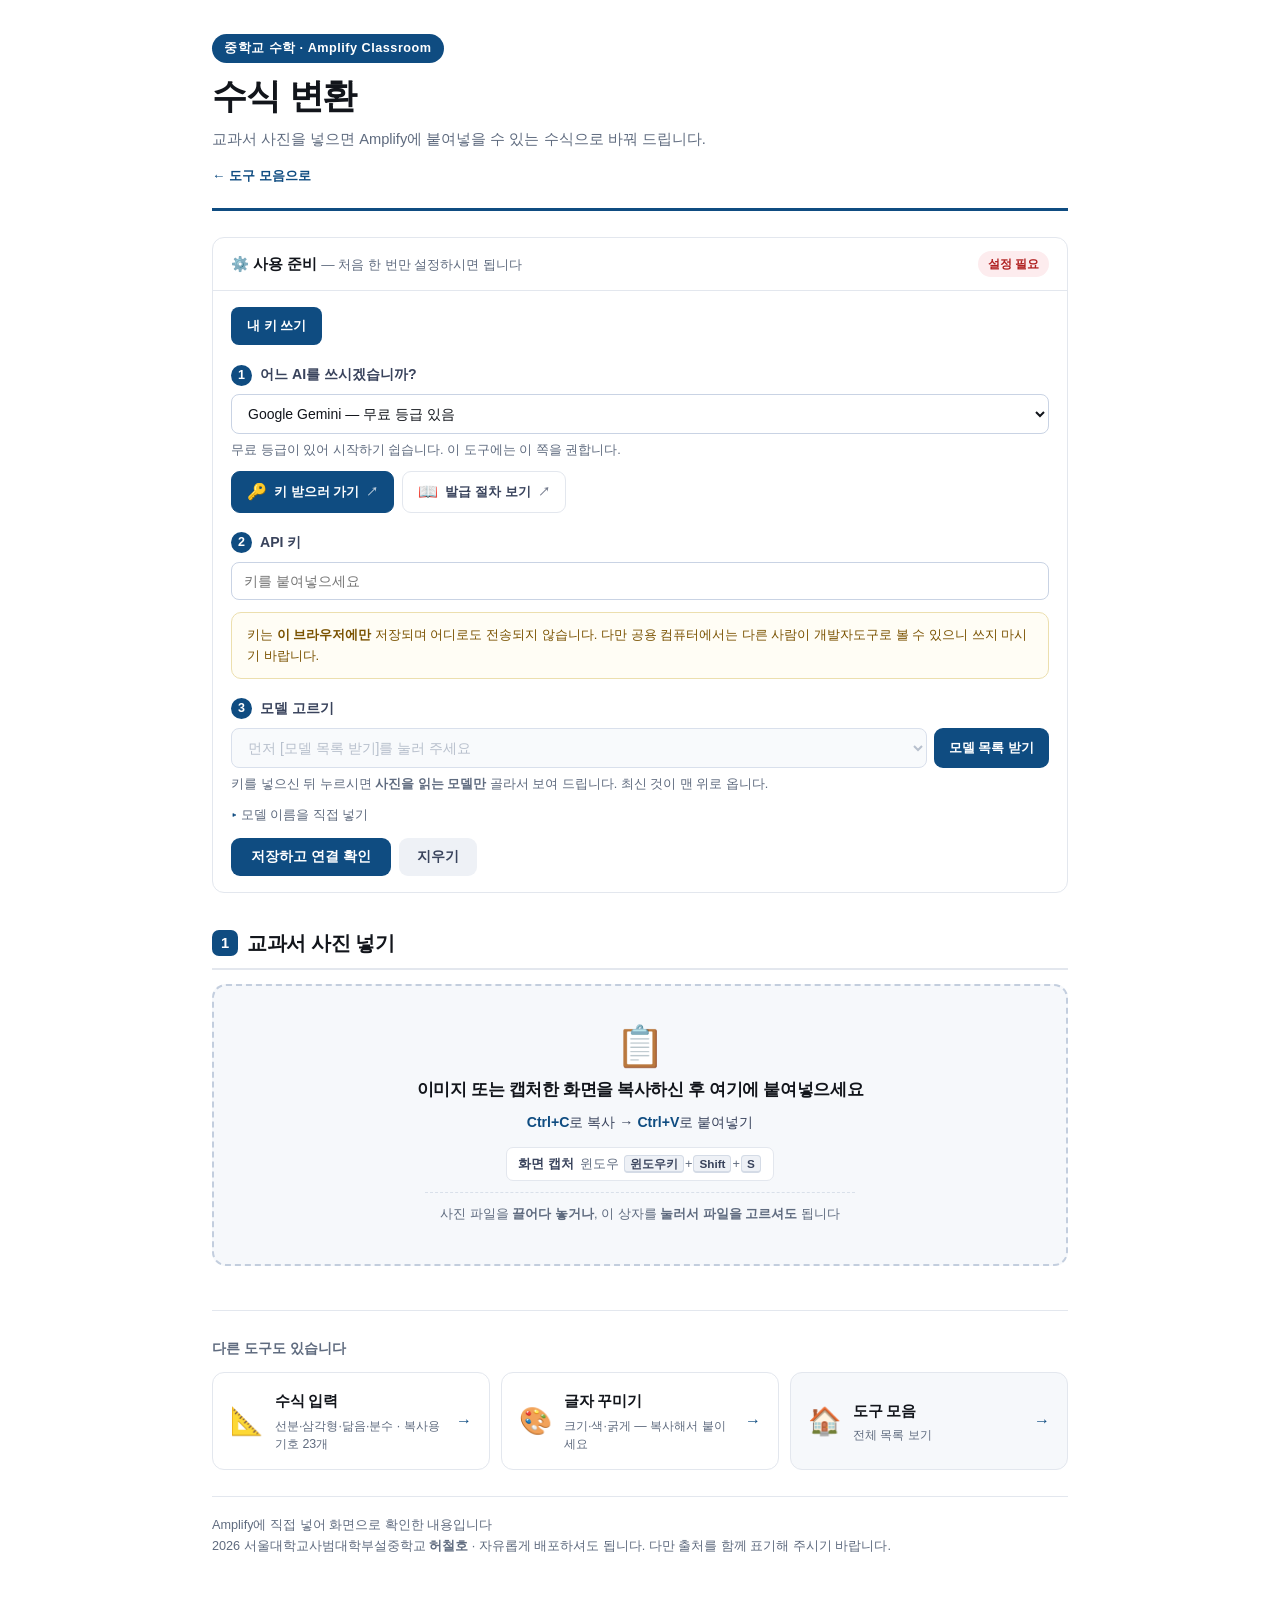
==== commit 715f0864: "모델 목록을 즉시 보여 준다 — 하나씩 호출해 시험하던 것을 걷어냄 18개를 실제로 호출해 사진이 되는지 확인했는데, 한참 걸렸다. 사진을 읽는 모델이 어떤 것인지는 이름으로 알 " ====
--- a/convert.html
+++ b/convert.html
@@ -119,7 +119,30 @@
 .smsg.go{display:block;background:#eef4fb;border:1px solid #c3d9f0;color:var(--brand)}
 .warn{background:#fffdf5;border:1px solid #ecdfae;border-radius:10px;padding:11px 15px;margin:12px 0;
   font-size:9.8pt;color:#7a5200;line-height:1.65}
-footer{margin-top:46px;padding-top:18px;border-top:1px solid var(--line);font-size:9.5pt;color:var(--muted)}
+.kbtns{display:flex;gap:8px;flex-wrap:wrap;margin-top:10px}
+.kbtn{display:inline-flex;align-items:center;gap:7px;padding:9px 15px;border-radius:9px;
+  text-decoration:none;font-size:10pt;font-weight:700;border:1.5px solid var(--line);
+  background:#fff;color:#39435c;transition:.14s}
+.kbtn:hover{border-color:var(--brand);background:#f6f9fd;transform:translateY(-1px)}
+.kbtn.go{background:var(--brand);border-color:var(--brand);color:#fff}
+.kbtn.go:hover{filter:brightness(1.13);background:var(--brand)}
+.kbtn .ki{font-size:12pt;line-height:1}
+.kbtn .ka{opacity:.7;font-size:9pt}
+.golinks{margin:44px 0 0;padding-top:26px;border-top:1px solid var(--line)}
+.golinks .gt{font-size:10.4pt;font-weight:700;color:var(--muted);margin-bottom:12px}
+.golinks .gg{display:grid;grid-template-columns:repeat(3,1fr);gap:11px}
+@media(max-width:760px){.golinks .gg{grid-template-columns:1fr}}
+.gcard{display:flex;align-items:center;gap:12px;padding:15px 17px;border:1.6px solid var(--line);
+  border-radius:12px;text-decoration:none;color:inherit;background:#fff;transition:.15s}
+.gcard:hover{border-color:var(--brand);background:#f6f9fd;transform:translateY(-2px);
+  box-shadow:0 5px 15px rgba(15,76,129,.10)}
+.gcard .gi{font-size:20pt;line-height:1;flex:none}
+.gcard .gx{flex:1;display:flex;flex-direction:column;gap:3px;min-width:0}
+.gcard .gx b{font-size:11.4pt;letter-spacing:-.02em}
+.gcard .gx em{font-style:normal;font-size:9.3pt;color:var(--muted);line-height:1.5}
+.gcard .ga{color:var(--brand);font-weight:800;font-size:12pt;flex:none}
+.gcard.home2{background:#f6f8fb}
+footer{margin-top:26px;padding-top:18px;border-top:1px solid var(--line);font-size:9.5pt;color:var(--muted)}
 </style></head><body>
 
 <div class="hero">
@@ -142,6 +165,7 @@
       <div class="step2"><span class="sn">1</span>어느 AI를 쓰시겠습니까?</div>
       <select id="prov"></select>
       <div class="note" id="provnote"></div>
+      <div class="kbtns" id="keybtns"></div>
 
       <div id="customrow" style="display:none">
         <div class="step2"><span class="sn">2</span>Base URL</div>
@@ -157,10 +181,10 @@
       <div class="step2"><span class="sn" id="sn-model">3</span>모델 고르기</div>
       <div id="modelrow">
         <div style="display:flex;gap:7px;align-items:stretch">
-          <select id="modelsel" style="flex:1"><option value="">먼저 [사진 되는 모델 찾기]를 눌러 주세요</option></select>
-          <button class="b-go" id="fetchmodels" type="button" style="white-space:nowrap;font-size:9.8pt;padding:0 15px">사진 되는 모델 찾기</button>
+          <select id="modelsel" style="flex:1"><option value="">먼저 [모델 목록 받기]를 눌러 주세요</option></select>
+          <button class="b-go" id="fetchmodels" type="button" style="white-space:nowrap;font-size:9.8pt;padding:0 15px">모델 목록 받기</button>
         </div>
-        <div class="note" id="modelnote">키를 넣으신 뒤 누르시면, <b>사진을 실제로 읽을 수 있는 모델만</b> 골라서 보여 드립니다.</div>
+        <div class="note" id="modelnote">키를 넣으신 뒤 누르시면 <b>사진을 읽는 모델만</b> 골라서 보여 드립니다. 최신 것이 맨 위로 옵니다.</div>
         <details class="manual"><summary>모델 이름을 직접 넣기</summary>
           <input type="text" id="model" placeholder="모델 이름" autocomplete="off" spellcheck="false" style="margin-top:8px">
         </details>
@@ -222,11 +246,30 @@
   <div class="hintbar">왼쪽 글을 고치시면 오른쪽이 바로 따라 바뀝니다. 원하는 모양이 되면 <b>복사</b>를 눌러 Amplify에 붙여넣으세요.</div>
 </div>
 
+<div class="golinks">
+  <div class="gt">다른 도구도 있습니다</div>
+  <div class="gg">
+    <a class="gcard" href="math.html">
+      <span class="gi">📐</span>
+      <span class="gx"><b>수식 입력</b><em>선분·삼각형·닮음·분수 · 복사용 기호 23개</em></span>
+      <span class="ga">→</span>
+    </a>
+    <a class="gcard" href="text.html">
+      <span class="gi">🎨</span>
+      <span class="gx"><b>글자 꾸미기</b><em>크기·색·굵게 — 복사해서 붙이세요</em></span>
+      <span class="ga">→</span>
+    </a>
+    <a class="gcard home2" href="./">
+      <span class="gi">🏠</span>
+      <span class="gx"><b>도구 모음</b><em>전체 목록 보기</em></span>
+      <span class="ga">→</span>
+    </a>
+  </div>
+</div>
+
 <footer>
-  Amplify에 직접 넣어 화면으로 확인한 규칙을 따릅니다 ·
-  <a href="math.html" style="color:var(--brand)">수식 입력 안내</a> ·
-  <a href="text.html" style="color:var(--brand)">글자 꾸미기</a><br>
-  2026 서울대학교사범대학부설중학교 허철호
+  Amplify에 직접 넣어 화면으로 확인한 내용입니다<br>
+2026 서울대학교사범대학부설중학교 <b>허철호</b> · 자유롭게 배포하셔도 됩니다. 다만 출처를 함께 표기해 주시기 바랍니다.
 </footer>
 
 <script src="lib/jquery.min.js"></script>
@@ -236,7 +279,7 @@
 (function(){
 'use strict';
 var PROMPT = "당신은 중학교 수학 교과서 지면을 Amplify Classroom(Desmos)에 넣을 수 있는 형태로 옮기는 일을 합니다.\n이미지에 보이는 수학 내용을 아래 규칙에 따라 그대로 옮겨 주세요.\n\n[가장 중요한 원칙]\n1. 수식은 앞뒤를 백틱(`)으로 감쌉니다.\n2. 기본은 LaTeX 문법입니다. 다만 교과서와 모양이 다른 기호는 명령어 대신 특수문자를 수식 안에 직접 넣습니다.\n3. 이미지에 있는 내용만 옮깁니다. 없는 것을 지어내지 않고, 있는 것을 빠뜨리지 않습니다.\n4. 한글 설명은 백틱 밖에 그대로 둡니다. 수식만 백틱으로 감쌉니다.\n\n[명령어로 쓰는 것]\n선분 \\overline{\\mathrm{AB}} · 아랫줄 \\underline{} · 직선 \\overleftrightarrow{\\mathrm{PQ}} · 호 \\overarc{\\mathrm{AB}}\n삼각형 \\triangle · 각 \\angle · 도 \\degree · 수직 \\perp · 평행사변형 \\parallelogram · 원 \\bigcirc\n분수 \\frac{}{} · 제곱근 \\sqrt{} · 세제곱근 \\sqrt[3]{} · 지수 ^2 ^{10} · 아래첨자 _1 _{12}\n\\neq \\leq \\geq · \\pm \\mp · \\times \\div \\cdot · \\infty · \\to\n굵게 \\mathbf{} · 색 \\textcolor{red}{} 또는 \\textcolor{#2f6bd8}{}\n비례식은 콜론을 그대로 씁니다: `2:3` 또는 `c\\ :\\ a\\ =\\ a\\ :\\ b`\n\n[반드시 특수문자를 직접 넣는 것 — 명령어를 쓰면 안 됩니다]\n닮음 ∽   (\\sim, \\backsim 금지 — 물결표라 교과서와 다릅니다)\n합동 ≡   (\\equiv 금지 — 렌더되지 않습니다)\n평행 ⫽   (\\parallel 금지 — 곧은 두 줄이라 교과서와 다릅니다)\n따라서 ∴  왜냐하면 ∵  함의 ⇒  동치 ⇔  근삿값 ≒  비례 ∝\n\n[렌더되지 않으므로 쓰지 말 것]\n\\therefore \\because \\Rightarrow \\Leftrightarrow \\equiv \\ldots \\cdots \\propto \\bot \\backsim \\text{} \\underbrace{} \\quad \\lim \\cbrt\n\\dfrac \\cfrac 는 \\frac 과 크기가 같으므로 \\frac 만 씁니다.\n\n[꼭짓점 글자]\nA, B, C 같은 점 이름은 반드시 \\mathrm{} 으로 감쌉니다. 쓰지 않으면 이탤릭이라 교과서 표기와 다릅니다.\n예: \\triangle\\mathrm{ABC}, \\angle\\mathrm{ACB}, \\overline{\\mathrm{BD}}\n단, a b c x y 같은 변·변수 문자는 \\mathrm 을 쓰지 않습니다(교과서도 이탤릭입니다).\n\n[공백 \\ (백슬래시+공백)]\n특수문자(∽ ≡ ⫽ ∴ ∵ ⇒) 앞뒤 → 반드시 넣습니다. 없으면 글자가 달라붙습니다.\n등호 = 와 비례식 콜론 : 앞뒤 → 넣습니다.\n+ − × ÷ → 넣지 않습니다. 자동으로 벌어집니다.\n\n[백틱 밖에 두는 것]\n말줄임표(…… ①), (AA 닮음) 같은 한글 괄호 설명, 번호표는 수식이 아니므로 백틱 밖에 둡니다.\n\\text{} 가 렌더되지 않으므로 수식 안에 한글을 넣지 마세요.\n\n[출력 형식]\n- 교과서의 줄바꿈과 들여쓰기를 그대로 살립니다.\n- 설명, 머리말, 코드펜스(```) 없이 변환 결과만 출력합니다.\n- 이미지에 수학 내용이 없으면 \"이미지에서 수학 내용을 찾지 못했습니다.\"라고만 답합니다.";
-var GUIDE=window.GUIDE_URL||'https://getbetterwithu.notion.site/Gemini-API-3d8cd3403dc38142aff2c200dc32390a';
+var GUIDE=window.GUIDE_URL||'https://juneywooky.notion.site/Gemini-API-3d8cd3403dc38142aff2c200dc32390a';
 var K='dtg_conv_v3';
 var cfg={mode:'mine',prov:'gemini',key:'',pass:'',model:'',endpoint:''};
 
@@ -280,9 +323,18 @@
 function paintProv(){
   var v=$('prov').value, P=PROV[v]||{};
   $('provnote').className = 'note' + (P.warn?' warnnote':'');
-  $('provnote').innerHTML = (P.note||'') +
-    (P.url?' <a href="'+P.url+'" target="_blank" rel="noopener">키 받으러 가기 →</a>':'') +
-    (v==='gemini'?' <a href="'+GUIDE+'" target="_blank" rel="noopener">발급 절차 자세히 보기 →</a>':'');
+  $('provnote').innerHTML = (P.note||'');
+  /* 키를 받으러 가는 길은 눈에 띄어야 한다 — 글자 링크가 아니라 버튼으로 */
+  var kb=$('keybtns'); kb.innerHTML='';
+  if(P.url){
+    kb.innerHTML += '<a class="kbtn go" href="'+P.url+'" target="_blank" rel="noopener">'+
+      '<span class="ki">🔑</span><span>키 받으러 가기</span><span class="ka">↗</span></a>';
+  }
+  if(v==='gemini'){
+    kb.innerHTML += '<a class="kbtn" href="'+GUIDE+'" target="_blank" rel="noopener">'+
+      '<span class="ki">📖</span><span>발급 절차 보기</span><span class="ka">↗</span></a>';
+  }
+  kb.style.display = kb.innerHTML ? 'flex' : 'none';
   $('customrow').style.display=P.custom?'block':'none';
   /* 단계 번호는 Base URL 칸이 있느냐에 따라 달라진다 */
   $('sn-key').textContent=P.custom?'3':'2';
@@ -290,7 +342,7 @@
   $('model').placeholder=P.model||'모델 이름';
   /* 곳을 바꾸면 찾아 둔 목록은 무효 */
   var sel=$('modelsel');
-  sel.innerHTML='<option value="">먼저 [사진 되는 모델 찾기]를 눌러 주세요</option>';
+  sel.innerHTML='<option value="">먼저 [모델 목록 받기]를 눌러 주세요</option>';
   sel.disabled=true;
   $('sn-model').parentNode.classList.remove('done');
 }
@@ -316,9 +368,28 @@
 });
 $('model').addEventListener('input',function(){this.dataset.auto='0';});
 
-/* 후보를 추려 실제로 사진을 보내 보고, 되는 것만 남긴다.
-   목록에 '이미지 가능' 표시가 없는 서비스가 많아서, 물어보는 편이 확실하다. */
-var PX1='iVBORw0KGgoAAAANSUhEUgAAAAEAAAABCAYAAAAfFcSJAAAADUlEQVR42mP8z8BQDwAEhQGAhKmMIQAAAABJRU5ErkJggg==';
+/* 사진을 읽는 것으로 알려진 모델들.
+   목록 API 에는 '이미지 가능' 표시가 없어서, 이름으로 골라낸다.
+   여기 없는 이름이라도 쓰실 수 있게 '직접 넣기' 칸을 열어 두었다. */
+var VISION = [
+  /^gemini-/i,                         /* 제미나이는 전 세대가 사진을 읽는다 */
+  /^gpt-(4o|4\.1|5|6)/i, /^gpt-4-turbo/i, /^chatgpt-/i, /^o[134]\b/i,
+  /^claude-/i,
+  /vision|-vl\b|\bvl-|pixtral|llava|internvl|qwen.*-vl/i,
+  /^grok-.*vision/i, /^grok-[2-9]/i,
+];
+/* 이름만 봐도 사진과 무관한 것들 — 목록에서 아예 뺀다 */
+var NOTVISION = /embed|embedding|tts|audio|speech|whisper|moderation|rerank|guard|safety|imagen|dall|veo|music|voice|solar|translate|ocr-|-ocr|nano-banana|image-gen|generate-image|codestral|-code\b/i;
+
+function pickVision(ids){
+  var seen={}, out=[];
+  ids.forEach(function(x){
+    if(!x||seen[x])return;
+    if(NOTVISION.test(x))return;
+    for(var i=0;i<VISION.length;i++) if(VISION[i].test(x)){seen[x]=1;out.push(x);return;}
+  });
+  return out;
+}
 
 async function listModels(P,k){
   var url=listOf(P);
@@ -337,20 +408,25 @@
   return (d2.data||[]).map(function(m){return m.id}).filter(Boolean);
 }
 
-/* 사진을 못 읽을 것이 뻔한 이름은 미리 걷어낸다 — 시험 횟수를 줄이려는 것 */
-function likely(ids){
-  var no=/embed|embedding|tts|audio|speech|whisper|moderation|rerank|guard|safety|translate|image-gen|imagen|dall|veo|music|voice|solar/i;
-    var yes=/vision|vl\b|gpt|gemini|claude|pixtral|llava|qwen.*v|intern|flash|pro|sonnet|opus|haiku|o\d/i;
-  var a=ids.filter(function(x){return !no.test(x)&&yes.test(x)});
-  var b=ids.filter(function(x){return !no.test(x)&&!yes.test(x)});
-  return a.concat(b);
-}
-
-async function canSeeImage(P,k,model){
-  var save=cfg.model; cfg.model=model;
-  try{ await callAI('이 그림에 무엇이 있습니까?',{data:PX1,mime:'image/png'},32); return true; }
-  catch(e){ return false; }
-  finally{ cfg.model=save; }
+/* 쓰기 좋은 것이 위로 오게 정렬한다.
+   ① 대표 계열(flash/pro/sonnet 등) ② 버전이 높은 것 ③ 이름이 짧은 것 */
+function newestFirst(ids){
+  function ver(x){
+    var m=String(x).match(/(\d+)[.\-](\d+)/);
+    if(m)return parseFloat(m[1]+'.'+m[2]);
+    var n=String(x).match(/(\d+)/);
+    return n?parseFloat(n[1]):0;
+  }
+  function rank(x){
+    x=String(x).toLowerCase();
+    if(/preview|exp|beta|latest-?\d|-\d{4,}|thinking|lite|mini|nano|small|tiny/.test(x))return 2;
+    return 0;   /* 정식·대표 모델 */
+  }
+  return ids.slice().sort(function(a,b){
+    var d=rank(a)-rank(b); if(d)return d;
+    d=ver(b)-ver(a);       if(d)return d;
+    return a.length-b.length;
+  });
 }
 
 $('fetchmodels').addEventListener('click',async function(){
@@ -360,48 +436,38 @@
   cfg.prov=$('prov').value; cfg.key=k; cfg.endpoint=$('endpoint').value.trim();
   if(P.custom&&!cfg.endpoint){smsg('err','먼저 <b>Base URL</b> 을 넣어 주세요.');return;}
 
-  var sel=$('modelsel'), btn=this;
-  btn.disabled=true; var old=btn.textContent;
-  sel.disabled=true; sel.innerHTML='<option value="">찾는 중…</option>';
+  var sel=$('modelsel'), btn=this, old=btn.textContent;
+  btn.disabled=true; btn.textContent='받는 중…';
+  sel.disabled=true; sel.innerHTML='<option value="">받는 중…</option>';
+  smsg('go','쓰실 수 있는 모델을 받아 오고 있습니다…');
 
   try{
     var ids;
     if(P.kind==='claude'){
-      /* Claude 는 목록 API 가 없다 — 알려진 것으로 시험한다 */
-      ids=['claude-opus-5','claude-sonnet-5','claude-haiku-4-5-20251001'];
+      ids=['claude-opus-5','claude-sonnet-5','claude-fable-5','claude-haiku-4-5-20251001'];
     } else {
-      btn.textContent='목록 받는 중…';
       ids=await listModels(P,k);
     }
-    ids=likely(ids);
-    if(!ids.length)throw new Error('쓸 수 있는 모델이 없습니다.');
-
-    /* 앞에서부터 차례로 시험한다. 3개를 찾으면 멈춘다 — 다 해보면 너무 오래 걸린다 */
-    var ok=[], tried=0, MAXTRY=Math.min(ids.length,18), WANT=5;
-    for(var i=0;i<MAXTRY&&ok.length<WANT;i++){
-      tried++;
-      btn.textContent='시험 '+tried+'/'+MAXTRY+'…';
-      smsg('go','사진을 읽을 수 있는지 하나씩 확인하고 있습니다… <b>'+ids[i]+'</b>'+
-        (ok.length?'<br>지금까지 찾은 것: '+ok.join(', '):''));
-      if(await canSeeImage(P,k,ids[i])) ok.push(ids[i]);
-    }
+    var all=ids.length;
+    var vis=newestFirst(pickVision(ids));
 
     sel.innerHTML='';
-    if(ok.length){
-      ok.forEach(function(x){var o=document.createElement('option');o.value=x;o.textContent=x;sel.appendChild(o);});
+    if(vis.length){
+      vis.forEach(function(x){var o=document.createElement('option');o.value=x;o.textContent=x;sel.appendChild(o);});
       sel.disabled=false;
-      $('model').value=ok[0];
-      smsg('ok','사진을 읽을 수 있는 모델 <b>'+ok.length+'개</b>를 찾았습니다. '+
-        '<b>'+ok[0]+'</b> 로 골라 두었습니다. 아래 <b>[저장하고 연결 확인]</b>을 눌러 주세요.');
+      $('model').value=vis[0];
+      smsg('ok','사진을 읽는 모델 <b>'+vis.length+'개</b>를 골라 왔습니다'+
+        (all>vis.length?' <span class="muted">(전체 '+all+'개 중)</span>':'')+
+        '.<br>맨 위의 <b>'+vis[0]+'</b> 로 골라 두었습니다. 바꾸시려면 목록을 눌러 주세요.');
       $('sn-model').parentNode.classList.add('done');
     } else {
-      sel.innerHTML='<option value="">사진을 읽는 모델을 찾지 못했습니다</option>';
-      smsg('err','시험해 본 '+tried+'개 중에 사진을 읽는 모델이 없었습니다.'+
-        '<br>다른 AI를 고르시거나, <b>모델 이름을 직접 넣기</b>로 이름을 넣어 보세요.');
+      sel.innerHTML='<option value="">사진을 읽는 모델이 없습니다</option>';
+      smsg('err','받아 온 '+all+'개 중에 사진을 읽는 모델이 없었습니다.'+
+        '<br>다른 AI를 고르시거나, <b>모델 이름을 직접 넣기</b>로 넣어 보세요.');
     }
   }catch(e){
-    sel.innerHTML='<option value="">찾지 못했습니다</option>';
-    smsg('err','모델을 찾지 못했습니다 — '+String(e.message||e));
+    sel.innerHTML='<option value="">받지 못했습니다</option>';
+    smsg('err','모델을 받지 못했습니다 — '+String(e.message||e));
   }
   btn.disabled=false; btn.textContent=old;
 });
@@ -555,17 +621,31 @@
   this.disabled=true;var old=this.textContent;this.textContent='바꾸는 중…';
   msg('go','AI가 사진을 읽고 있습니다. 10초쯤 걸립니다…');
   try{
-    var text=await convert();
+    var text=await convert(function(n,total,sec){
+      msg('go','서버가 잠깐 붐빕니다. '+sec+'초 뒤 다시 시도합니다… ('+n+'/'+total+')');
+    });
     text=text.replace(/^\s*```[a-z]*\n?/i,'').replace(/```\s*$/,'').trim();
     $('code').value=text; draw();
     $('result').style.display='block';$('rh').style.display='block';
     msg('ok','다 바꿨습니다. 오른쪽에서 모양을 확인하시고 복사해 주세요.');
     $('rh').scrollIntoView({behavior:'smooth',block:'start'});
-  }catch(e){ msg('err',e.message||'변환에 실패했습니다.'); }
+  }catch(e){
+    var m=String(e.message||'변환에 실패했습니다.');
+    var esc=m.replace(/&/g,'&amp;').replace(/</g,'&lt;');
+    if(isBusy(m)) esc+='<br>→ <b>서버가 붐비고 있습니다.</b> 세 번 더 해 봤지만 안 됐습니다. '+
+      '잠시 뒤 <b>[수식으로 바꾸기]</b>를 다시 누르시거나, 다른 모델·다른 AI로 바꿔 보세요.';
+    msg('err',esc);
+  }
   this.disabled=false;this.textContent=old;
 });
 
-async function convert(){
+/* 잠깐 붐벼서 실패하는 일이 잦다 — 그런 오류면 조금 기다렸다 다시 해 본다 */
+function isBusy(m){
+  return /high demand|overload|temporar|try again|rate.?limit|quota|resource.?exhaust|unavailable|429|503|529|timeout|deadline|busy/i.test(String(m||''));
+}
+function wait(ms){return new Promise(function(r){setTimeout(r,ms);});}
+
+async function convertOnce(){
   if(cfg.mode==='share'){
     var r=await fetch(SHARE_ENDPOINT,{method:'POST',headers:{'content-type':'application/json'},
       body:JSON.stringify({password:cfg.pass,prompt:PROMPT,image:img.data,mime:img.mime})});
@@ -574,6 +654,20 @@
     return d.text||'';
   }
   return await callAI(PROMPT,img,2000);
+}
+
+async function convert(onRetry){
+  var delays=[2000,5000,10000], last=null;
+  for(var i=0;i<=delays.length;i++){
+    try{ return await convertOnce(); }
+    catch(e){
+      last=e;
+      if(i===delays.length||!isBusy(e.message))throw e;
+      if(onRetry)onRetry(i+1,delays.length,Math.round(delays[i]/1000));
+      await wait(delays[i]);
+    }
+  }
+  throw last;
 }
 
 /* ── 미리보기 — Amplify와 같은 MathQuill로 그린다 ── */
